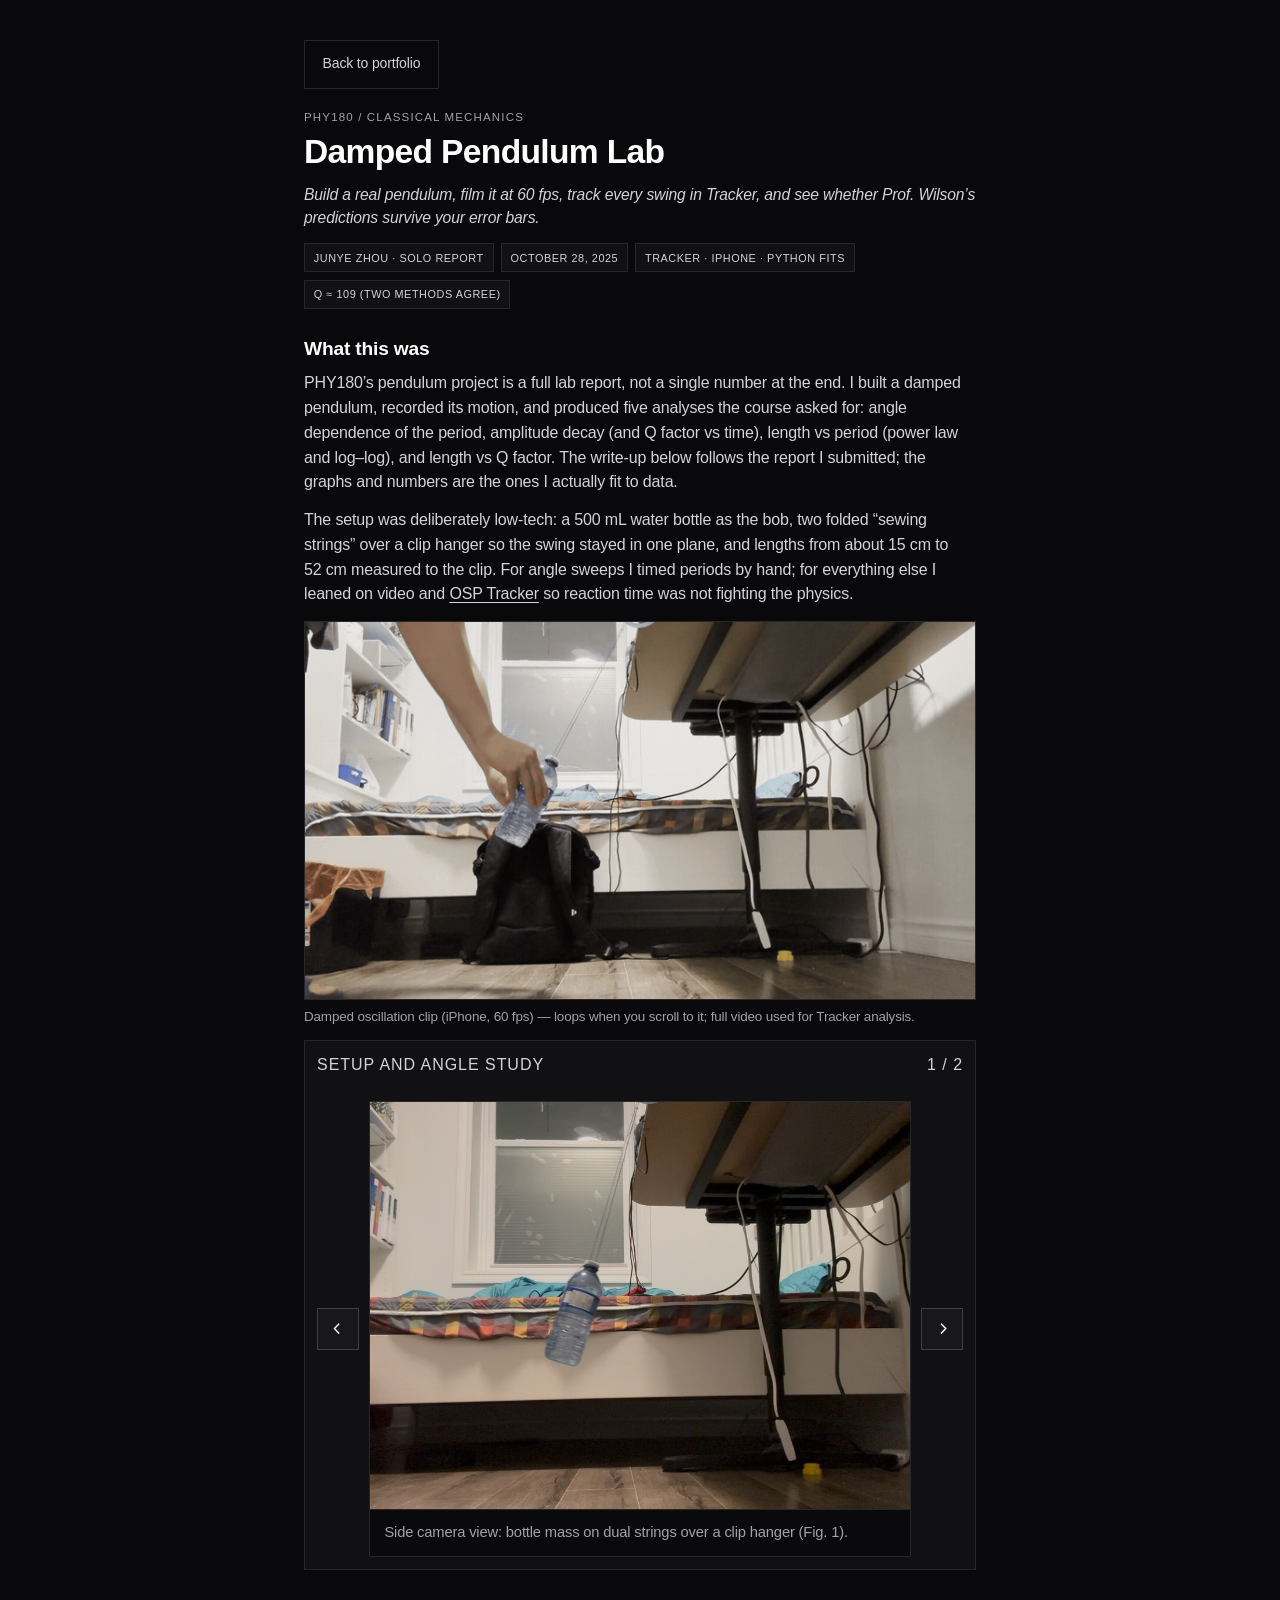
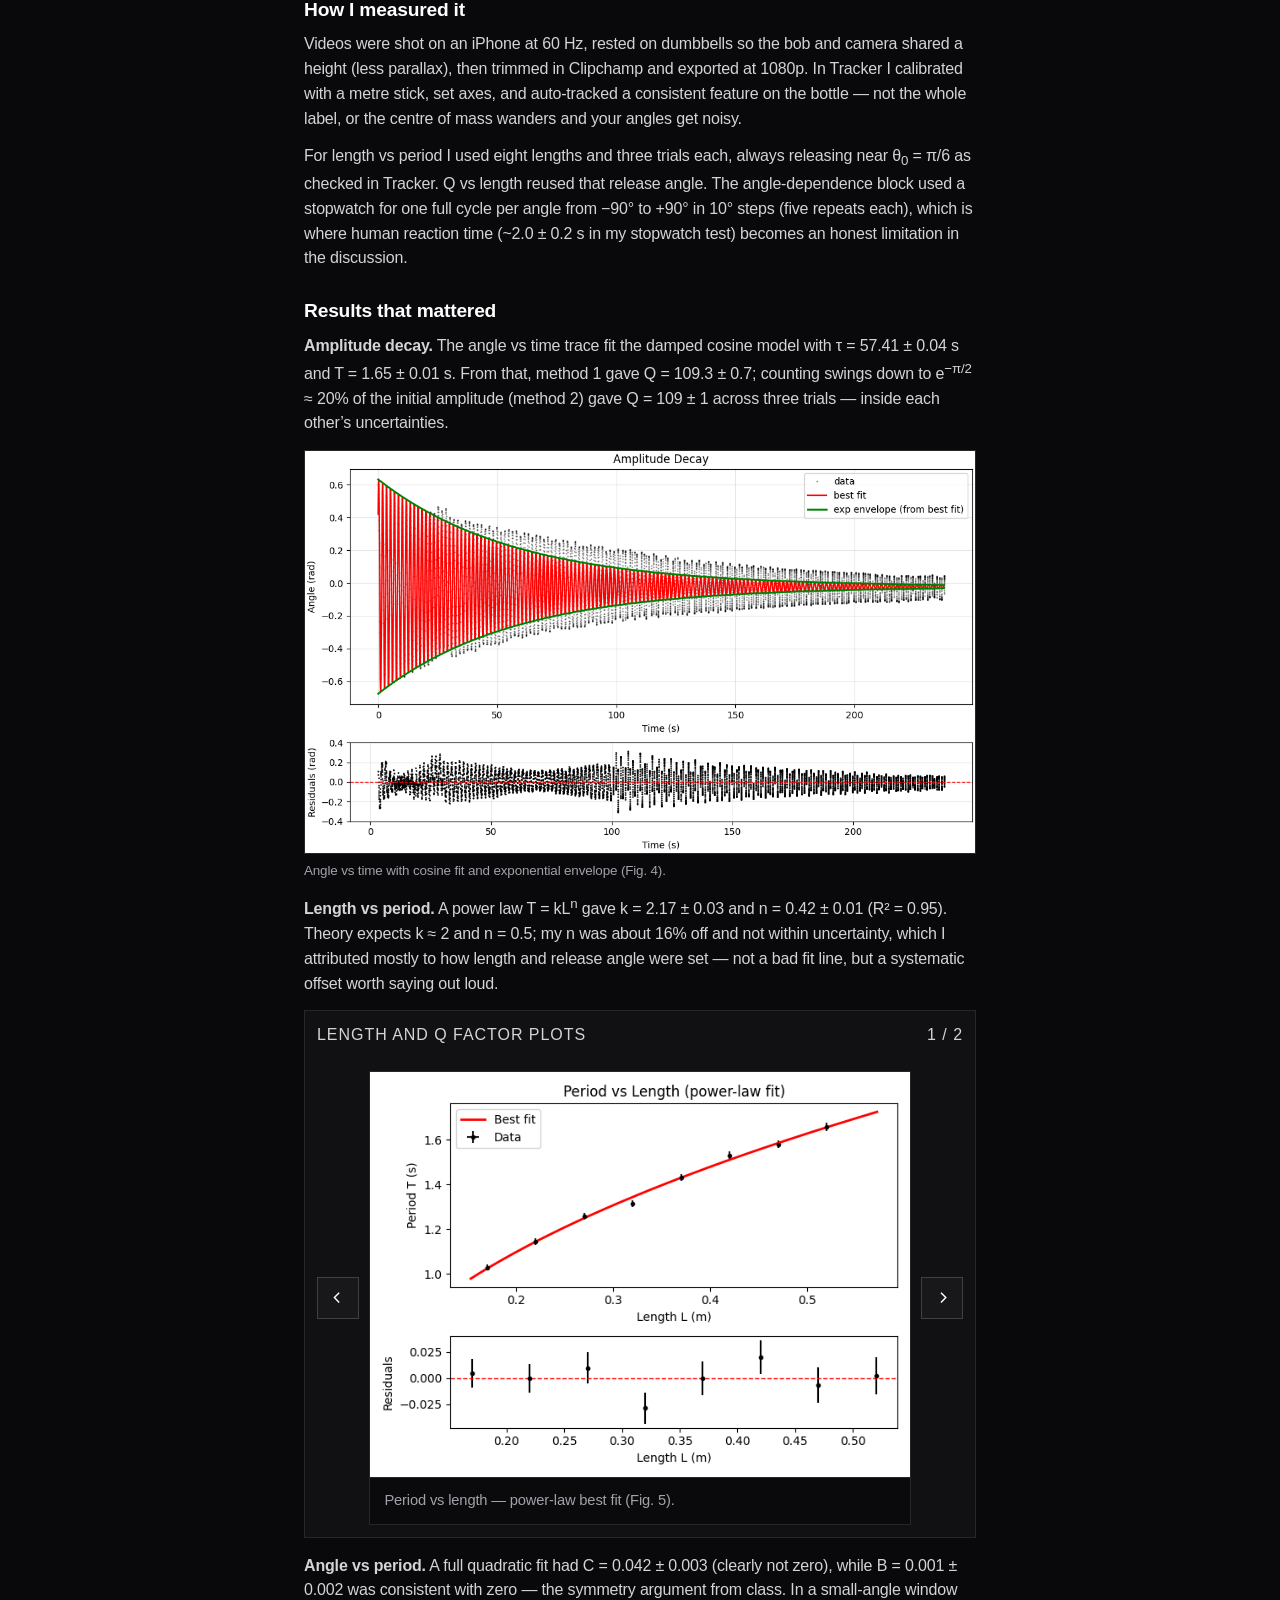
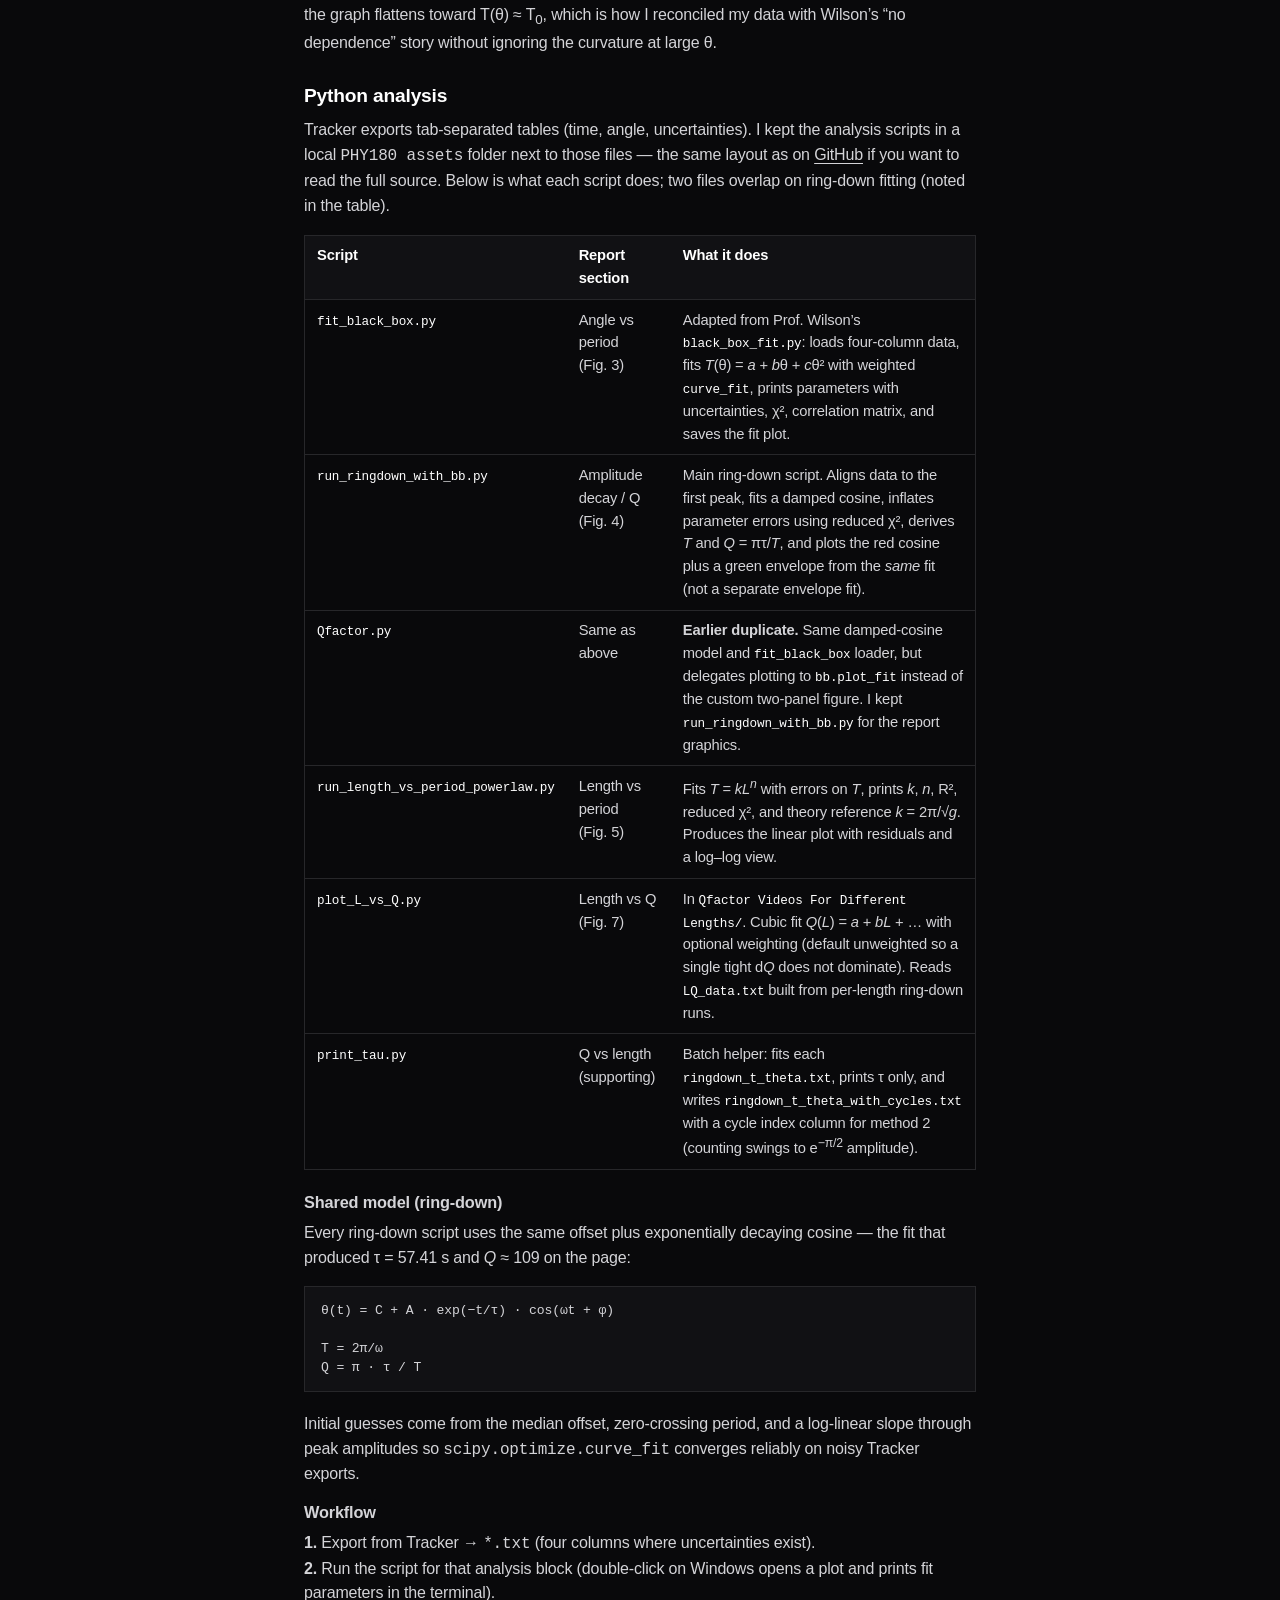
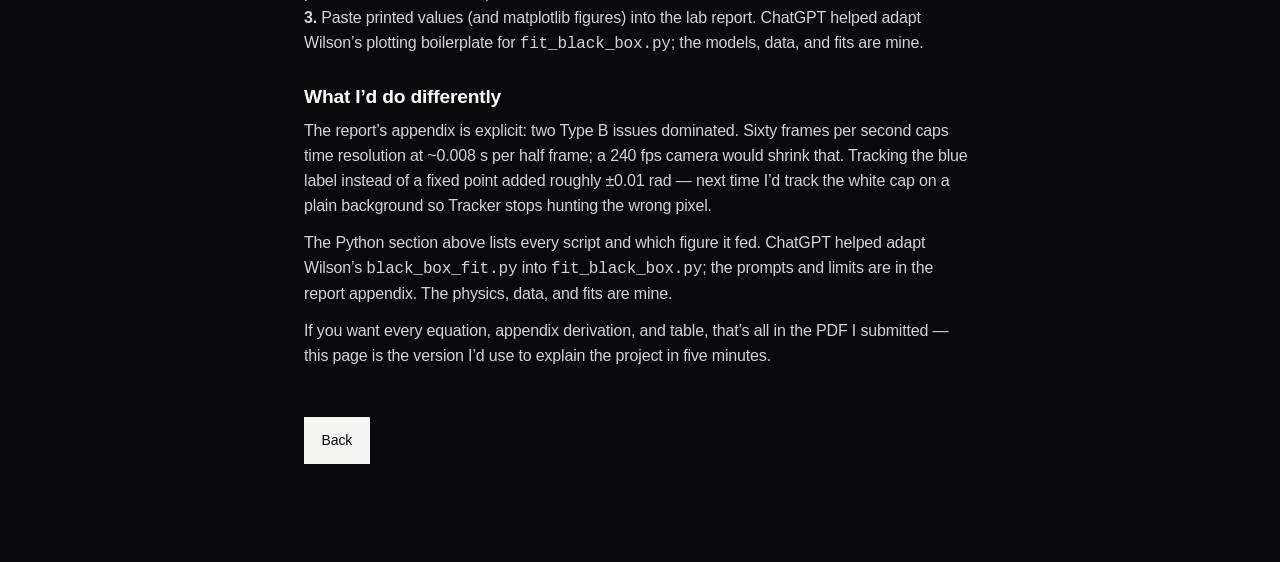
==== phy180-pendulum.html @ e09009e8 "deploy: 7b8d27f592108ef246b435c63d266c7364cd549a" ====
<!DOCTYPE html>
<html lang="en">
  <head>
    <meta charset="UTF-8" />
    <meta
      name="description"
      content="PHY180 damped pendulum lab: video tracking in Tracker, five graphs, and uncertainty analysis by Junye Zhou."
    />
    <meta name="viewport" content="width=device-width, initial-scale=1.0" />
    <link rel="icon" href="favicon.svg" type="image/svg+xml" />
    <link rel="icon" href="favicon-512.png" type="image/png" sizes="512x512" />
    <link rel="apple-touch-icon" href="apple-touch-icon.png" />
    <meta name="theme-color" content="#09090b" />
    <title>PHY180 Damped Pendulum | Junye</title>
    <link rel="stylesheet" href="styles.css" />
  </head>
  <body>
    <main class="project-page portfolio-page">
      <header class="portfolio-hero">
        <a class="back-link back-link-ghost" href="index.html">Back to portfolio</a>

        <p class="project-kicker">PHY180 / Classical Mechanics</p>
        <h1 class="project-page-title">Damped Pendulum Lab</h1>

        <p class="project-caption">
          <i>
            Build a real pendulum, film it at 60&nbsp;fps, track every swing in
            Tracker, and see whether Prof.&nbsp;Wilson’s predictions survive your
            error bars.
          </i>
        </p>

        <div class="project-facts">
          <span class="fact-pill">Junye Zhou · solo report</span>
          <span class="fact-pill">October 28, 2025</span>
          <span class="fact-pill">Tracker · iPhone · Python fits</span>
          <span class="fact-pill">Q ≈ 109 (two methods agree)</span>
        </div>
      </header>

      <section class="project-copy" id="overview">
        <h2 class="project-section-title">What this was</h2>

        <p>
          PHY180’s pendulum project is a full lab report, not a single number at
          the end. I built a damped pendulum, recorded its motion, and produced
          five analyses the course asked for: angle dependence of the period,
          amplitude decay (and Q factor vs time), length vs period (power law and
          log–log), and length vs Q factor. The write-up below follows the report I
          submitted; the graphs and numbers are the ones I actually fit to data.
        </p>

        <p>
          The setup was deliberately low-tech: a 500&nbsp;mL water bottle as the
          bob, two folded “sewing strings” over a clip hanger so the swing stayed
          in one plane, and lengths from about 15&nbsp;cm to 52&nbsp;cm measured
          to the clip. For angle sweeps I timed periods by hand; for everything
          else I leaned on video and
          <a href="https://physlets.org/tracker/" target="_blank" rel="noreferrer">OSP Tracker</a>
          so reaction time was not fighting the physics.
        </p>

        <figure class="portfolio-figure video-figure">
          <div class="video-wrapper gif-wrapper">
            <img
              class="scroll-gif"
              src="assets/phy180-pendulum/pendulum-demo-poster.jpg"
              data-gif="assets/phy180-pendulum/pendulum-demo.gif"
              data-poster="assets/phy180-pendulum/pendulum-demo-poster.jpg"
              alt="Damped pendulum oscillating"
              width="720"
              height="405"
              loading="lazy"
            />
          </div>
          <figcaption>
            Damped oscillation clip (iPhone, 60&nbsp;fps) — loops when you scroll
            to it; full video used for Tracker analysis.
          </figcaption>
        </figure>

        <div
          class="figure-grid two-up"
          data-gallery-label="Setup and angle study"
        >
          <figure class="portfolio-figure">
            <img
              src="assets/phy180-pendulum/report-p2-img1.jpeg"
              alt="Side view of the pendulum setup with plastic bottle mass"
              loading="lazy"
            />
            <figcaption>
              Side camera view: bottle mass on dual strings over a clip hanger
              (Fig.&nbsp;1).
            </figcaption>
          </figure>

          <figure class="portfolio-figure">
            <img
              src="assets/phy180-pendulum/report-p3-img2.png"
              alt="Period versus initial release angle with quadratic fit"
              loading="lazy"
            />
            <figcaption>
              Period vs release angle — quadratic fit with
              T<sub>0</sub> = 1.523 ± 0.004&nbsp;s (Fig.&nbsp;3).
            </figcaption>
          </figure>
        </div>
      </section>

      <section class="project-copy" id="method">
        <h2 class="project-section-title">How I measured it</h2>

        <p>
          Videos were shot on an iPhone at 60&nbsp;Hz, rested on dumbbells so the
          bob and camera shared a height (less parallax), then trimmed in
          Clipchamp and exported at 1080p. In Tracker I calibrated with a metre
          stick, set axes, and auto-tracked a consistent feature on the bottle —
          not the whole label, or the centre of mass wanders and your angles get
          noisy.
        </p>

        <p>
          For length vs period I used eight lengths and three trials each, always
          releasing near θ<sub>0</sub> = π/6 as checked in Tracker. Q vs length
          reused that release angle. The angle-dependence block used a stopwatch
          for one full cycle per angle from −90° to +90° in 10° steps (five
          repeats each), which is where human reaction time (~2.0 ± 0.2&nbsp;s in
          my stopwatch test) becomes an honest limitation in the discussion.
        </p>
      </section>

      <section class="project-copy" id="results">
        <h2 class="project-section-title">Results that mattered</h2>

        <p>
          <strong>Amplitude decay.</strong> The angle vs time trace fit the damped
          cosine model with τ = 57.41 ± 0.04&nbsp;s and T = 1.65 ± 0.01&nbsp;s.
          From that, method&nbsp;1 gave Q = 109.3 ± 0.7; counting swings down to
          e<sup>−π/2</sup> ≈ 20% of the initial amplitude (method&nbsp;2) gave
          Q = 109 ± 1 across three trials — inside each other’s uncertainties.
        </p>

        <figure class="portfolio-figure">
          <img
            src="assets/phy180-pendulum/report-p4-img1.png"
            alt="Angle versus time with damped cosine fit and exponential envelope"
            loading="lazy"
          />
          <figcaption>
            Angle vs time with cosine fit and exponential envelope (Fig.&nbsp;4).
          </figcaption>
        </figure>

        <p>
          <strong>Length vs period.</strong> A power law T = kL<sup>n</sup> gave
          k = 2.17 ± 0.03 and n = 0.42 ± 0.01 (R² = 0.95). Theory expects
          k ≈ 2 and n = 0.5; my n was about 16% off and not within uncertainty,
          which I attributed mostly to how length and release angle were set — not
          a bad fit line, but a systematic offset worth saying out loud.
        </p>

        <div
          class="figure-grid two-up"
          data-gallery-label="Length and Q factor plots"
        >
          <figure class="portfolio-figure">
            <img
              src="assets/phy180-pendulum/report-p5-img1.png"
              alt="Period versus length power-law fit"
              loading="lazy"
            />
            <figcaption>
              Period vs length — power-law best fit (Fig.&nbsp;5).
            </figcaption>
          </figure>

          <figure class="portfolio-figure">
            <img
              src="assets/phy180-pendulum/report-p6-img1.png"
              alt="Q factor versus length with cubic fit"
              loading="lazy"
            />
            <figcaption>
              Q vs length — cubic fit, R² = 0.87 (Fig.&nbsp;7). Wilson had no
              fixed prediction here; the curve still looked real for this setup.
            </figcaption>
          </figure>
        </div>

        <p>
          <strong>Angle vs period.</strong> A full quadratic fit had
          C = 0.042 ± 0.003 (clearly not zero), while B = 0.001 ± 0.002 was
          consistent with zero — the symmetry argument from class. In a small-angle
          window the graph flattens toward T(θ) ≈ T<sub>0</sub>, which is how I
          reconciled my data with Wilson’s “no dependence” story without ignoring
          the curvature at large θ.
        </p>
      </section>

      <section class="project-copy" id="python">
        <h2 class="project-section-title">Python analysis</h2>

        <p>
          Tracker exports tab-separated tables (time, angle, uncertainties). I
          kept the analysis scripts in a local
          <code>PHY180 assets</code> folder next to those files — the same layout
          as on
          <a
            href="https://github.com/MoonlitJadeRabbit/MoonlitJadeRabbit.github.io/tree/main/PHY180%20assets"
            target="_blank"
            rel="noreferrer"
            >GitHub</a
          >
          if you want to read the full source. Below is what each script does; two
          files overlap on ring-down fitting (noted in the table).
        </p>

        <div class="script-table-wrap">
          <table class="script-table">
            <thead>
              <tr>
                <th scope="col">Script</th>
                <th scope="col">Report section</th>
                <th scope="col">What it does</th>
              </tr>
            </thead>
            <tbody>
              <tr>
                <td><code>fit_black_box.py</code></td>
                <td>Angle vs period (Fig.&nbsp;3)</td>
                <td>
                  Adapted from Prof.&nbsp;Wilson’s
                  <code>black_box_fit.py</code>: loads four-column data, fits
                  <em>T</em>(θ) = <em>a</em> + <em>b</em>θ + <em>c</em>θ² with
                  weighted <code>curve_fit</code>, prints parameters with
                  uncertainties, χ², correlation matrix, and saves the fit plot.
                </td>
              </tr>
              <tr>
                <td><code>run_ringdown_with_bb.py</code></td>
                <td>Amplitude decay / Q (Fig.&nbsp;4)</td>
                <td>
                  Main ring-down script. Aligns data to the first peak, fits a
                  damped cosine, inflates parameter errors using reduced χ²,
                  derives <em>T</em> and <em>Q</em> = πτ/<em>T</em>, and plots the
                  red cosine plus a green envelope from the <em>same</em> fit
                  (not a separate envelope fit).
                </td>
              </tr>
              <tr>
                <td><code>Qfactor.py</code></td>
                <td>Same as above</td>
                <td>
                  <strong>Earlier duplicate.</strong> Same damped-cosine model and
                  <code>fit_black_box</code> loader, but delegates plotting to
                  <code>bb.plot_fit</code> instead of the custom two-panel figure.
                  I kept <code>run_ringdown_with_bb.py</code> for the report
                  graphics.
                </td>
              </tr>
              <tr>
                <td><code>run_length_vs_period_powerlaw.py</code></td>
                <td>Length vs period (Fig.&nbsp;5)</td>
                <td>
                  Fits <em>T</em> = <em>kL<sup>n</sup></em> with errors on
                  <em>T</em>, prints <em>k</em>, <em>n</em>, R², reduced χ², and
                  theory reference <em>k</em> = 2π/√<em>g</em>. Produces the
                  linear plot with residuals and a log–log view.
                </td>
              </tr>
              <tr>
                <td><code>plot_L_vs_Q.py</code></td>
                <td>Length vs Q (Fig.&nbsp;7)</td>
                <td>
                  In <code>Qfactor Videos For Different Lengths/</code>. Cubic
                  fit <em>Q</em>(<em>L</em>) = <em>a</em> + <em>bL</em> + … with
                  optional weighting (default unweighted so a single tight d<em>Q</em>
                  does not dominate). Reads <code>LQ_data.txt</code> built from
                  per-length ring-down runs.
                </td>
              </tr>
              <tr>
                <td><code>print_tau.py</code></td>
                <td>Q vs length (supporting)</td>
                <td>
                  Batch helper: fits each <code>ringdown_t_theta.txt</code>,
                  prints τ only, and writes
                  <code>ringdown_t_theta_with_cycles.txt</code> with a cycle index
                  column for method&nbsp;2 (counting swings to
                  e<sup>−π/2</sup> amplitude).
                </td>
              </tr>
            </tbody>
          </table>
        </div>

        <h3 class="project-subsection-title">Shared model (ring-down)</h3>

        <p>
          Every ring-down script uses the same offset plus exponentially decaying
          cosine — the fit that produced τ = 57.41&nbsp;s and
          <em>Q</em> ≈ 109 on the page:
        </p>

        <div class="code-snippet">
          <pre>θ(t) = C + A · exp(−t/τ) · cos(ωt + φ)

T = 2π/ω
Q = π · τ / T</pre>
        </div>

        <p>
          Initial guesses come from the median offset, zero-crossing period, and
          a log-linear slope through peak amplitudes so
          <code>scipy.optimize.curve_fit</code> converges reliably on noisy
          Tracker exports.
        </p>

        <h3 class="project-subsection-title">Workflow</h3>

        <p>
          <strong>1.</strong> Export from Tracker → <code>*.txt</code> (four
          columns where uncertainties exist).<br />
          <strong>2.</strong> Run the script for that analysis block (double-click
          on Windows opens a plot and prints fit parameters in the terminal).<br />
          <strong>3.</strong> Paste printed values (and matplotlib figures) into
          the lab report. ChatGPT helped adapt Wilson’s plotting boilerplate for
          <code>fit_black_box.py</code>; the models, data, and fits are mine.
        </p>
      </section>

      <section class="project-copy" id="takeaways">
        <h2 class="project-section-title">What I’d do differently</h2>

        <p>
          The report’s appendix is explicit: two Type&nbsp;B issues dominated.
          Sixty frames per second caps time resolution at ~0.008&nbsp;s per half
          frame; a 240&nbsp;fps camera would shrink that. Tracking the blue label
          instead of a fixed point added roughly ±0.01&nbsp;rad — next time I’d
          track the white cap on a plain background so Tracker stops hunting the
          wrong pixel.
        </p>

        <p>
          The Python section above lists every script and which figure it fed.
          ChatGPT helped adapt Wilson’s <code>black_box_fit.py</code> into
          <code>fit_black_box.py</code>; the prompts and limits are in the report
          appendix. The physics, data, and fits are mine.
        </p>

        <p>
          If you want every equation, appendix derivation, and table, that’s all
          in the PDF I submitted — this page is the version I’d use to explain the
          project in five minutes.
        </p>
      </section>

      <a class="back-link" href="index.html">Back</a>
    </main>

    <script src="reference-gallery.js"></script>
    <script src="image-lightbox.js"></script>
    <script src="scroll-gif.js"></script>
  </body>
</html>
---- styles.css ----
@font-face {
  /* Custom bold display font used for headings, similar to the reference site */
  font-family: "IndustryBlack";
  src: url("IndustryBold.otf") format("opentype");
  font-display: swap;
}

:root {
  /* Main color variables used across the page */
  --bg: #09090b;
  --panel: #111114;
  --panel-hover: #18181b;
  --line: #27272a;
  --line-strong: #3f3f46;
  --text: #ffffff;
  --muted: #a1a1aa;
  --soft: #d4d4d8;
  --button-light: #f5f5f4;
  --button-light-hover: #e7e5e4;
}

* {
  box-sizing: border-box;
}

html {
  /* Enables smooth scrolling when clicking anchor links */
  scroll-behavior: smooth;
}

body {
  /* Global page styles */
  margin: 0;
  background: var(--bg);
  color: var(--text);
  font-family: Arial, Helvetica, sans-serif;
  line-height: 1.6;
}

a {
  color: inherit;
  text-decoration: none;
}

button,
input,
textarea {
  font: inherit;
}

.container {
  /* Keeps the site centered and limits the maximum content width */
  width: 1100px;
  max-width: 100%;
  margin: 0 auto;
  padding: 0.75rem;
}

.hero {
  /* Spacing below the introduction section */
  margin-bottom: 4rem;
}

.heading-container {
  /* Two-column layout: identity on the left, social icons on the right */
  display: grid;
  grid-template-columns: 1fr 1fr;
  gap: 1rem;
  align-items: center;
}

.identity {
  /* Aligns the profile image and the name text */
  display: inline-flex;
  align-items: center;
  gap: 1rem;
  width: fit-content;
}

.avatar-image {
  /* Profile picture beside the name */
  width: 3rem;
  height: 3rem;
  border: 1px solid #27272a;
  object-fit: cover;
}

.identity-copy h1 {
  margin: 0;
  font-size: 1.25rem;
  font-weight: 600;
}

.identity-copy p {
  margin: 0;
  color: var(--muted);
  font-size: 1rem;
}

.tagline {
  /* Short line directly under the top identity row */
  margin: 1.4rem 0 0;
  color: var(--muted);
  font-size: 1.15rem;
  font-weight: 300;
}

.intro-copy {
  /* Paragraph text used in the intro section */
  max-width: 70rem;
  margin: 1rem 0 0;
  color: var(--muted);
  font-size: 1rem;
}

.intro-copy a,
.intro-credit a,
.underline-text {
  color: var(--soft);
  text-decoration: underline;
  text-underline-offset: 3px;
}

.intro-credit {
  max-width: 70rem;
  margin: 1.25rem 0 0;
  color: var(--muted);
  font-size: 0.9rem;
}

.intro-credit a:hover {
  color: var(--text);
}

.social-links {
  /* Holds the social icon buttons in a row */
  display: flex;
  justify-content: flex-end;
  flex-wrap: wrap;
  gap: 0.75rem;
}

.social-link {
  /* Single social button styled to match your screenshot */
  display: inline-flex;
  align-items: center;
  justify-content: center;
  width: 3rem;
  height: 3rem;
  background: #18181b;
  border: 1px solid #232326;
  border-radius: 0.85rem;
  box-shadow: inset 0 1px 0 rgba(255, 255, 255, 0.02);
  transition:
    transform 180ms ease,
    background-color 180ms ease,
    border-color 180ms ease;
}

.social-link:hover {
  transform: translateY(-1px);
  background: #1f1f23;
  border-color: #2c2c31;
}

.social-link svg {
  /* Makes all social icons the same size and color */
  width: 1.2rem;
  height: 1.2rem;
  fill: none;
  stroke: currentColor;
  stroke-width: 1.25;
  color: #e5e7eb;
  transition: transform 180ms ease;
}

.social-link:hover svg {
  transform: scale(1.08);
}

.sr-only {
  position: absolute;
  width: 1px;
  height: 1px;
  padding: 0;
  margin: -1px;
  overflow: hidden;
  clip: rect(0, 0, 0, 0);
  white-space: nowrap;
  border: 0;
}

.category,
.contact-section {
  /* Shared spacing for each large section */
  margin-bottom: 2.2rem;
}

.section-title,
.project-title,
.submit-button {
  /* Bold display font for major headings and buttons */
  font-family: "IndustryBlack", sans-serif;
}

.section-title {
  margin: 0 0 1rem;
  font-size: clamp(1.95rem, 3vw, 2.5rem);
  font-weight: 700;
  letter-spacing: 0.01em;
}

.projects-grid {
  /* Default 3-column project layout */
  display: grid;
  grid-template-columns: repeat(3, minmax(0, 1fr));
  gap: 1rem;
}

.projects-grid-two {
  /* Used for the final section that only has 2 cards */
  grid-template-columns: repeat(2, minmax(0, 1fr));
}

.project-card {
  /* Outer card shell for each project */
  border: 2px solid #18181b;
  background: var(--bg);
}

.card-image-wrapper {
  /* Image container so the placeholder art stays clipped correctly */
  position: relative;
  width: 100%;
  overflow: hidden;
}

.project-image {
  /* Visual thumbnail area at the top of each project card */
  position: relative;
  display: flex;
  align-items: flex-end;
  width: 100%;
  min-height: 230px;
  padding: 1rem;
  border-bottom: 1px solid #000000;
  overflow: hidden;
}

.project-image::before {
  content: "";
  position: absolute;
  inset: 0;
  background:
    linear-gradient(180deg, rgba(255, 255, 255, 0.08), transparent 45%),
    repeating-linear-gradient(
      90deg,
      rgba(255, 255, 255, 0.03) 0,
      rgba(255, 255, 255, 0.03) 1px,
      transparent 1px,
      transparent 42px
    );
  mix-blend-mode: screen;
}

.project-image::after {
  content: "";
  position: absolute;
  inset: auto 0 0;
  height: 55%;
  background: linear-gradient(180deg, transparent, rgba(0, 0, 0, 0.66));
}

.thumb-label {
  /* Small label shown on each placeholder thumbnail */
  position: relative;
  z-index: 1;
  display: inline-flex;
  align-items: center;
  min-height: 2rem;
  padding: 0.35rem 0.75rem;
  border: 1px solid rgba(255, 255, 255, 0.16);
  background: rgba(0, 0, 0, 0.5);
  color: var(--text);
  font-size: 0.76rem;
  letter-spacing: 0.1em;
  text-transform: uppercase;
}

.project-image-has-photo {
  padding: 0;
  min-height: 230px;
}

.project-image-has-photo::before {
  z-index: 1;
  background: linear-gradient(
    180deg,
    rgba(255, 255, 255, 0.05),
    transparent 52%
  );
  mix-blend-mode: screen;
}

.project-image-has-photo::after {
  height: 48%;
  background: linear-gradient(180deg, transparent, rgba(0, 0, 0, 0.47));
}

.project-image-has-photo img {
  position: absolute;
  inset: 0;
  width: 100%;
  height: 100%;
  object-fit: cover;
  object-position: center;
  filter: brightness(1.08) contrast(1.02) saturate(1.04);
}

.project-image:not(.project-image-has-photo)::before {
  background:
    linear-gradient(180deg, rgba(255, 255, 255, 0.1), transparent 52%),
    repeating-linear-gradient(
      90deg,
      rgba(255, 255, 255, 0.04) 0,
      rgba(255, 255, 255, 0.04) 1px,
      transparent 1px,
      transparent 42px
    );
}

.project-image:not(.project-image-has-photo)::after {
  height: 48%;
  background: linear-gradient(180deg, transparent, rgba(0, 0, 0, 0.5));
}

.project-image-has-photo .thumb-label {
  margin: 1rem;
}

.thumb-02 {
  background:
    radial-gradient(circle at 78% 26%, rgba(244, 114, 182, 0.35), transparent 30%),
    linear-gradient(135deg, #1f1235, #0f172a 42%, #111827);
}

.thumb-03 {
  background:
    radial-gradient(circle at 50% 30%, rgba(56, 189, 248, 0.35), transparent 28%),
    linear-gradient(135deg, #0f172a, #10233c 40%, #111827);
}

.thumb-04 {
  background:
    radial-gradient(circle at 18% 72%, rgba(163, 230, 53, 0.25), transparent 28%),
    linear-gradient(135deg, #14231a, #0b1220 44%, #0b1120);
}

.thumb-05 {
  background:
    radial-gradient(circle at 80% 18%, rgba(251, 146, 60, 0.3), transparent 30%),
    linear-gradient(135deg, #231815, #111827 48%, #09090b);
}

.thumb-06 {
  background:
    radial-gradient(circle at 28% 25%, rgba(192, 132, 252, 0.32), transparent 28%),
    linear-gradient(135deg, #1e1b4b, #111827 45%, #09090b);
}

.thumb-07 {
  background:
    radial-gradient(circle at 78% 74%, rgba(251, 113, 133, 0.28), transparent 30%),
    linear-gradient(135deg, #2a1420, #0f172a 45%, #09090b);
}

.thumb-08 {
  background:
    radial-gradient(circle at 50% 50%, rgba(96, 165, 250, 0.36), transparent 28%),
    linear-gradient(135deg, #152a3f, #182030 42%, #121216);
}

.thumb-09 {
  background:
    radial-gradient(circle at 22% 18%, rgba(45, 212, 191, 0.36), transparent 33%),
    linear-gradient(135deg, #152b2b, #182030 45%, #121216);
}

.thumb-10 {
  background:
    radial-gradient(circle at 84% 28%, rgba(248, 250, 252, 0.2), transparent 24%),
    linear-gradient(135deg, #232323, #111827 48%, #09090b);
}

.thumb-11 {
  background:
    radial-gradient(circle at 15% 20%, rgba(234, 179, 8, 0.26), transparent 28%),
    linear-gradient(135deg, #20170d, #111827 46%, #09090b);
}

.project-body {
  /* Text area below each thumbnail */
  padding: 1.25rem;
}

.project-title {
  margin: 0;
  color: var(--text);
  font-size: 1.6rem;
  font-weight: 700;
  line-height: 1.2;
  text-decoration: underline;
  text-underline-offset: 3px;
}

.project-title-static {
  text-decoration: none;
}

.project-subtitle {
  margin: 0.35rem 0 0;
  color: var(--soft);
  font-size: 0.92rem;
  letter-spacing: 0.04em;
}

.project-body > p:not(.project-subtitle) {
  margin: 1rem 0 0;
  color: var(--muted);
}

.read-more {
  /* Button-style link used at the bottom of each project card */
  display: inline-flex;
  align-items: center;
  gap: 0.55rem;
  margin-top: 1.35rem;
  padding: 0.72rem 1rem;
  background: #27272a;
  border: 1px solid var(--line-strong);
  color: var(--text);
  font-size: 0.88rem;
}

.read-more:hover {
  background: #3f3f46;
}

.read-more svg {
  width: 0.9rem;
  height: 0.9rem;
  fill: none;
  stroke: currentColor;
  stroke-width: 1.7;
}

.detail-block + .detail-block {
  margin-top: 1rem;
}

.detail-block h4 {
  margin: 0 0 0.35rem;
  color: var(--soft);
  font-size: 0.95rem;
  font-weight: 700;
}

.project-page {
  width: 860px;
  max-width: 100%;
  margin: 0 auto;
  padding: 1rem;
}

.project-page-title {
  margin: 0 0 1.5rem;
  color: var(--text);
  font-family: "IndustryBlack", sans-serif;
  font-size: clamp(2.1rem, 4vw, 3rem);
  line-height: 1.15;
}

.project-page-title span {
  color: var(--soft);
}

.project-hero-card {
  min-height: 360px;
  border: 1px solid #000000;
  background:
    radial-gradient(circle at 18% 20%, rgba(250, 204, 21, 0.18), transparent 24%),
    radial-gradient(circle at 78% 28%, rgba(96, 165, 250, 0.16), transparent 26%),
    linear-gradient(135deg, #141a24, #0d121a 46%, #09090b);
  overflow: hidden;
}

.project-hero-art {
  position: relative;
  width: 100%;
  min-height: 360px;
}

.project-hero-art::before {
  content: "";
  position: absolute;
  left: 10%;
  right: 10%;
  bottom: 25%;
  height: 4px;
  background: rgba(255, 255, 255, 0.7);
  box-shadow:
    0 -54px 0 -1px rgba(255, 255, 255, 0.28),
    0 -108px 0 -2px rgba(255, 255, 255, 0.16);
}

.project-hero-art::after {
  content: "";
  position: absolute;
  left: 16%;
  right: 16%;
  top: 23%;
  bottom: 25%;
  background:
    linear-gradient(62deg, transparent 0 47%, rgba(255, 255, 255, 0.34) 47% 49%, transparent 49%),
    linear-gradient(118deg, transparent 0 47%, rgba(255, 255, 255, 0.22) 47% 49%, transparent 49%),
    repeating-linear-gradient(
      90deg,
      transparent 0 10%,
      rgba(255, 255, 255, 0.14) 10% 11%,
      transparent 11% 22%
    );
}

.project-caption {
  margin: 0.75rem 0 1.5rem;
  color: var(--text);
}

.project-caption i {
  color: var(--soft);
}

.project-copy {
  color: var(--text);
  margin-bottom: 3rem;
}

.project-copy p {
  margin: 0 0 1rem;
  color: var(--text);
}

.project-copy a {
  color: var(--soft);
  text-decoration: underline;
  text-underline-offset: 3px;
}

.project-section-title {
  margin: 0 0 1rem;
  color: var(--text);
  font-family: "IndustryBlack", sans-serif;
  font-size: clamp(1.8rem, 3vw, 2.2rem);
}

.project-subsection-title {
  margin: 0 0 0.35rem;
  color: var(--soft);
  font-family: "IndustryBlack", sans-serif;
  font-size: 1.15rem;
}

.script-table-wrap {
  overflow-x: auto;
  margin: 1rem 0 1.25rem;
  border: 1px solid var(--line);
}

.script-table {
  width: 100%;
  border-collapse: collapse;
  font-size: 0.92rem;
}

.script-table th,
.script-table td {
  padding: 0.55rem 0.75rem;
  text-align: left;
  border-bottom: 1px solid var(--line);
  vertical-align: top;
}

.script-table th {
  color: var(--text);
  background: var(--panel);
  font-weight: 600;
}

.script-table td {
  color: var(--soft);
}

.script-table tr:last-child td {
  border-bottom: none;
}

.script-table code {
  font-size: 0.86em;
  color: var(--text);
}

.code-snippet {
  margin: 1rem 0 1.25rem;
  padding: 0.85rem 1rem;
  border: 1px solid var(--line);
  background: var(--panel);
  overflow-x: auto;
}

.code-snippet pre {
  margin: 0;
  font-family: Consolas, "Courier New", monospace;
  font-size: 0.82rem;
  line-height: 1.45;
  color: var(--soft);
  white-space: pre;
}

.process-grid {
  display: grid;
  gap: 1rem;
  margin-top: 1.5rem;
}

.process-card {
  padding: 1rem 1.1rem;
  border: 1px solid var(--line);
  background: #111114;
}

.back-link {
  display: inline-flex;
  align-items: center;
  justify-content: center;
  margin: 1.5rem 0 2rem;
  padding: 0.78rem 1.1rem;
  background: var(--button-light);
  color: #09090b;
  font-family: "IndustryBlack", sans-serif;
  font-size: 0.92rem;
}

.back-link:hover {
  background: var(--button-light-hover);
}

.contact-wrap {
  /* Centers and narrows the contact section */
  max-width: 48rem;
  margin: 0 auto;
  padding: 2rem 0;
}

.contact-title {
  margin-bottom: 0.5rem;
}

.contact-lead {
  margin: 0 0 0.25rem;
  color: var(--muted);
  font-size: 0.95rem;
  line-height: 1.6;
}

.contact-lead a {
  color: var(--soft);
  text-decoration: underline;
  text-underline-offset: 0.15em;
}

.contact-lead a:hover {
  color: var(--text);
}

.form-honey {
  display: none !important;
}

.contact-form {
  /* Extra spacing above the contact form fields */
  padding: 1.25rem 0 0;
}

.form-field + .form-field {
  margin-top: 1.75rem;
}

.form-field label {
  display: block;
  margin-bottom: 0.5rem;
  color: var(--soft);
  font-size: 0.92rem;
}

.form-field input,
.form-field textarea {
  /* Shared input styles for email + message fields */
  width: 100%;
  padding: 0.8rem;
  border: 1px solid var(--line);
  background: #111111;
  color: var(--text);
  outline: none;
}

.form-field input::placeholder,
.form-field textarea::placeholder {
  color: #71717a;
}

.form-field input:focus,
.form-field textarea:focus {
  border-color: #52525b;
}

.submit-button {
  /* Main form button */
  margin-top: 1.75rem;
  padding: 0.78rem 1.1rem;
  border: 0;
  background: var(--button-light);
  color: #09090b;
  font-size: 0.92rem;
  cursor: pointer;
}

.submit-button:hover {
  background: var(--button-light-hover);
}

.submit-button:disabled {
  opacity: 0.7;
  cursor: wait;
}

.contact-actions {
  display: flex;
  flex-wrap: wrap;
  align-items: center;
  gap: 1rem 1.25rem;
  margin-top: 1.75rem;
}

.contact-actions .submit-button {
  margin-top: 0;
}

.contact-mailto-link {
  color: var(--soft);
  font-size: 0.92rem;
  text-decoration: underline;
  text-underline-offset: 0.15em;
}

.contact-mailto-link:hover {
  color: var(--text);
}

.form-status {
  min-height: 1.5rem;
  margin: 0.8rem 0 0;
  color: var(--muted);
}

.form-status.is-sending {
  color: var(--soft);
}

.form-status.is-success {
  color: #86efac;
  font-weight: 600;
}

.form-status.is-error {
  color: #fca5a5;
  font-weight: 600;
}

.footer-socials {
  /* Centers the second row of social icons at the bottom */
  display: flex;
  justify-content: center;
  margin-bottom: 4rem;
}

.footer-socials .social-links {
  justify-content: center;
}

@media (min-width: 768px) {
  .project-image {
    min-height: 200px;
  }
}

@media (max-width: 767px) {
  /* Mobile layout changes */
  .heading-container {
    grid-template-columns: 1fr;
  }

  .social-links {
    justify-content: flex-start;
  }

  .tagline {
    font-size: 1rem;
  }

  .projects-grid,
  .projects-grid-two {
    grid-template-columns: 1fr;
  }

  .project-hero-card,
  .project-hero-art {
    min-height: 250px;
  }
}

/* Long-form portfolio page styles */
.portfolio-page {
  width: 1100px;
  max-width: calc(100% - 1.5rem);
  padding: 1.25rem 0 4rem;
}

.portfolio-hero {
  margin-bottom: 2rem;
}

.project-kicker {
  margin: 0 0 0.5rem;
  color: var(--muted);
  font-size: 0.82rem;
  letter-spacing: 0.12em;
  text-transform: uppercase;
}

.project-facts {
  display: flex;
  flex-wrap: wrap;
  gap: 0.7rem;
  margin: 1.25rem 0 0;
}

.fact-pill {
  display: inline-flex;
  align-items: center;
  min-height: 2.4rem;
  padding: 0.45rem 0.8rem;
  border: 1px solid var(--line);
  background: #111114;
  color: var(--soft);
  font-size: 0.8rem;
  letter-spacing: 0.06em;
  text-transform: uppercase;
}

.portfolio-hero-grid {
  display: grid;
  grid-template-columns: 1.3fr 1fr;
  gap: 1rem;
  margin-top: 1.5rem;
}

.portfolio-hero-grid .portfolio-figure:first-child {
  grid-row: span 2;
}

.portfolio-figure {
  margin: 0;
  border: 1px solid var(--line);
  background: #111114;
  overflow: hidden;
  display: flex;
  flex-direction: column;
  height: 100%;
  transition: border-color 200ms ease;
}

.portfolio-figure:hover {
  border-color: var(--line-strong);
}

.video-figure {
  min-height: auto;
  height: auto;
}

.video-wrapper {
  position: relative;
  width: 100%;
  padding-bottom: 56.25%;
  height: 0;
  overflow: hidden;
  background: #0a0a0c;
}

.video-wrapper video {
  position: absolute;
  top: 0;
  left: 0;
  width: 100%;
  height: 100%;
  background: #000;
}

.video-figure:has(.gif-wrapper) {
  height: auto;
}

.video-wrapper.gif-wrapper {
  flex: 0 0 auto;
  padding-bottom: 0;
  height: auto;
  min-height: 0;
}

.gif-wrapper .scroll-gif,
.gif-wrapper video {
  position: static;
  display: block;
  width: 100%;
  height: auto;
  margin: 0;
  max-height: none;
  background: #0a0a0c;
}

.portfolio-figure-media {
  display: flex;
  align-items: center;
  justify-content: center;
  min-height: 200px;
  max-height: min(56vh, 480px);
  padding: 1rem;
  background: #0a0a0c;
}

.portfolio-figure img {
  display: block;
  width: auto;
  max-width: 100%;
  height: auto;
  max-height: min(52vh, 440px);
  margin: 0 auto;
  object-fit: contain;
  object-position: center;
  background: #0a0a0c;
  flex-shrink: 0;
  transition: transform 200ms ease;
}

.portfolio-figure:not(:has(.portfolio-figure-media)) img {
  margin: 1rem auto 0;
}

.portfolio-figure:hover img {
  transform: scale(1.01);
}

.portfolio-zoomable {
  cursor: zoom-in;
}

.portfolio-zoomable:focus-visible {
  outline: 2px solid var(--soft);
  outline-offset: 2px;
}

.image-lightbox {
  position: relative;
  width: min(96vw, 1400px);
  max-height: 92vh;
  margin: auto;
  padding: 0;
  border: 1px solid var(--line-strong);
  background: #09090b;
  color: var(--text);
  overflow: hidden;
}

.image-lightbox::backdrop {
  background: rgba(0, 0, 0, 0.88);
}

.image-lightbox-img {
  display: block;
  width: auto;
  max-width: 96vw;
  max-height: calc(92vh - 4rem);
  height: auto;
  margin: 0 auto;
  object-fit: contain;
  background: #0a0a0c;
}

.image-lightbox-caption {
  margin: 0;
  padding: 0.85rem 1rem 1rem;
  border-top: 1px solid var(--line);
  color: var(--muted);
  font-size: 0.92rem;
  line-height: 1.45;
}

.image-lightbox-close {
  position: absolute;
  top: 0.65rem;
  right: 0.65rem;
  z-index: 1;
  display: inline-flex;
  align-items: center;
  justify-content: center;
  width: 2.25rem;
  height: 2.25rem;
  padding: 0;
  border: 1px solid var(--line);
  background: rgba(17, 17, 20, 0.92);
  color: var(--text);
  font-size: 1.35rem;
  line-height: 1;
  cursor: pointer;
}

.image-lightbox-close:hover {
  background: #27272a;
}

body.lightbox-open {
  position: fixed;
  left: 0;
  right: 0;
  width: 100%;
  overflow: hidden;
}

.reference-gallery {
  margin: 1.5rem 0 2rem;
  padding: 1rem;
  border: 1px solid var(--line);
  background: #111114;
}

.reference-gallery:focus-visible {
  outline: 2px solid var(--soft);
  outline-offset: 2px;
}

.reference-gallery-toolbar {
  display: flex;
  align-items: center;
  justify-content: space-between;
  gap: 1rem;
  margin-bottom: 0.85rem;
}

.reference-gallery-label,
.reference-gallery-counter {
  margin: 0;
  color: var(--muted);
  font-size: 0.88rem;
  letter-spacing: 0.06em;
  text-transform: uppercase;
}

.reference-gallery-counter {
  color: var(--soft);
}

.reference-gallery-frame {
  display: grid;
  grid-template-columns: auto 1fr auto;
  gap: 0.65rem;
  align-items: center;
}

.reference-gallery-viewport {
  position: relative;
  min-width: 0;
}

.reference-gallery-slide {
  margin: 0;
  border: 1px solid var(--line);
  background: #0a0a0c;
}

.reference-gallery-slide:not(.is-active) {
  display: none;
}

.reference-gallery-media {
  display: flex;
  align-items: center;
  justify-content: center;
  min-height: 220px;
  max-height: min(52vh, 420px);
  padding: 1rem;
  background: #0a0a0c;
}

.reference-gallery-media img {
  display: block;
  width: auto;
  max-width: 100%;
  height: auto;
  max-height: min(48vh, 380px);
  object-fit: contain;
  cursor: zoom-in;
}

.reference-gallery-slide figcaption {
  padding: 0.75rem 0.9rem;
  border-top: 1px solid var(--line);
  color: var(--muted);
  font-size: 0.92rem;
  line-height: 1.45;
}

.reference-gallery-arrow {
  display: inline-flex;
  align-items: center;
  justify-content: center;
  width: 2.6rem;
  height: 2.6rem;
  padding: 0;
  border: 1px solid var(--line-strong);
  background: #18181b;
  color: var(--text);
  cursor: pointer;
  transition:
    background-color 180ms ease,
    border-color 180ms ease;
}

.reference-gallery-arrow:hover {
  background: #27272a;
  border-color: #3f3f46;
}

.reference-gallery-arrow svg {
  width: 1.2rem;
  height: 1.2rem;
  fill: none;
  stroke: currentColor;
  stroke-width: 1.8;
}

.reference-gallery-hint {
  margin: 0.85rem 0 0;
  color: var(--muted);
  font-size: 0.86rem;
}

.reference-gallery-charts .reference-gallery-media {
  max-height: min(72vh, 760px);
}

.reference-gallery-charts .reference-gallery-media img {
  max-height: min(68vh, 720px);
}

@media (max-width: 640px) {
  .reference-gallery-frame {
    grid-template-columns: 1fr;
    grid-template-rows: auto auto auto;
  }

  .reference-gallery-arrow {
    width: 100%;
    min-height: 2.75rem;
  }

  .reference-gallery-viewport {
    grid-row: 1;
  }

  .reference-gallery-frame > [data-gallery-prev] {
    grid-row: 2;
  }

  .reference-gallery-frame > [data-gallery-next] {
    grid-row: 3;
  }
}

.portfolio-image-link {
  display: block;
  width: 100%;
  cursor: pointer;
  overflow: hidden;
}

.portfolio-image-link {
  display: flex;
  align-items: center;
  justify-content: center;
  min-height: 200px;
  max-height: min(56vh, 480px);
  padding: 1rem;
  background: #0a0a0c;
}

.portfolio-image-link img {
  width: auto;
  max-width: 100%;
  height: auto;
  max-height: min(52vh, 440px);
  object-fit: contain;
  transition: transform 200ms ease;
}

.portfolio-image-link:hover img {
  transform: scale(1.02);
}

.portfolio-figure figcaption {
  padding: 0.65rem 0.85rem;
  border-top: 1px solid var(--line);
  color: var(--muted);
  font-size: 0.9rem;
  line-height: 1.4;
  background: #0a0a0c;
}

.portfolio-hero-grid .portfolio-figure img {
  max-height: min(44vh, 360px);
}



.text-image-layout {
  display: grid;
  grid-template-columns: 1fr 1fr;
  gap: 2rem;
  align-items: start;
  margin-top: 1rem;
}

.callout-quote {
  margin: 1.5rem 0;
  padding: 1.1rem 1.15rem;
  border-left: 3px solid var(--button-light);
  background: #111114;
  color: var(--soft);
  font-family: "IndustryBlack", sans-serif;
  font-size: 1rem;
  line-height: 1.55;
}

.ctmf-card {
  margin-top: 2rem;
  padding: 1.25rem;
  border: 1px solid var(--line);
  background: #0f0f12;
}

.ctmf-label {
  margin: 0 0 0.2rem;
  color: var(--muted);
  font-size: 0.82rem;
  letter-spacing: 0.1em;
  text-transform: uppercase;
}

.ctmf-related {
  margin: 0 0 1rem;
  color: var(--muted);
  font-size: 0.95rem;
}

.portfolio-mini-title {
  margin: 1.1rem 0 0.45rem;
  color: var(--soft);
  font-family: "IndustryBlack", sans-serif;
  font-size: 1rem;
}

.definition-list {
  display: grid;
  grid-template-columns: repeat(3, minmax(0, 1fr));
  gap: 0.75rem;
  margin: 0.9rem 0 1rem;
}

.definition-item {
  padding: 0.9rem;
  border: 1px solid var(--line);
  background: #111114;
}

.definition-item strong {
  display: block;
  margin-bottom: 0.3rem;
  color: var(--text);
  font-family: "IndustryBlack", sans-serif;
  font-size: 0.95rem;
}

.definition-item span,
.step-card span {
  color: var(--muted);
}

.figure-grid {
  display: grid;
  gap: 1.5rem;
  margin: 1.5rem 0 2rem;
}

.two-up {
  grid-template-columns: repeat(2, minmax(0, 1fr));
  grid-auto-rows: 1fr;
}

.three-up {
  grid-template-columns: repeat(3, minmax(0, 1fr));
}

.process-steps {
  display: grid;
  grid-template-columns: repeat(4, minmax(0, 1fr));
  gap: 0.75rem;
  margin: 1rem 0 1.2rem;
}

.step-card {
  padding: 0.95rem;
  border: 1px solid var(--line);
  background: #111114;
}

.step-card strong {
  display: block;
  margin-bottom: 0.3rem;
  color: var(--text);
  font-family: "IndustryBlack", sans-serif;
  font-size: 0.95rem;
}

.table-wrap {
  margin: 1rem 0 1.2rem;
  overflow-x: auto;
  border: 1px solid var(--line);
  background: #111114;
}

.portfolio-table {
  width: 100%;
  min-width: 760px;
  border-collapse: collapse;
  color: var(--soft);
}

.portfolio-table caption {
  padding: 0.9rem 1rem;
  border-bottom: 1px solid var(--line);
  color: var(--text);
  font-family: "IndustryBlack", sans-serif;
  text-align: left;
}

.portfolio-table th,
.portfolio-table td {
  padding: 0.85rem 0.95rem;
  border-bottom: 1px solid var(--line);
  border-right: 1px solid var(--line);
  vertical-align: top;
  text-align: left;
  font-size: 0.95rem;
}

.portfolio-table th:last-child,
.portfolio-table td:last-child {
  border-right: 0;
}

.portfolio-table thead th {
  color: var(--text);
  background: #16161a;
  font-family: "IndustryBlack", sans-serif;
  font-size: 0.92rem;
}

.pugh-table .col-datum {
  background: #1e1e24;
  color: var(--text);
}

.pugh-table thead th.col-datum {
  background: #25252d;
}

.pugh-table tbody td.col-datum {
  text-align: center;
  font-variant-numeric: tabular-nums;
  vertical-align: middle;
}

.pugh-table tbody td.col-datum[rowspan] {
  font-size: 1.05rem;
  letter-spacing: 0.04em;
  text-transform: uppercase;
}

.pugh-table .table-priority {
  display: block;
  margin-top: 0.35rem;
  font-size: 0.85rem;
  font-style: italic;
  color: var(--muted, #9a9aa3);
}

.table-note {
  margin: -0.25rem 0 1rem;
  color: var(--muted);
  font-size: 0.92rem;
}

.reference-list {
  margin: 0;
  padding-left: 1.25rem;
  color: var(--soft);
}

.reference-list li + li {
  margin-top: 0.8rem;
}

.project-copy ul.reference-list {
  margin: 0 0 1rem;
  padding-left: 1.25rem;
  color: var(--soft);
}

.project-copy ul.reference-list li + li {
  margin-top: 0.5rem;
}

.back-link-ghost {
  margin-bottom: 1.25rem;
  background: transparent;
  color: var(--soft);
  border: 1px solid var(--line);
}

.back-link-ghost:hover {
  background: #111114;
  color: var(--text);
}

@media (max-width: 900px) {
  .portfolio-page {
    max-width: calc(100% - 1rem);
    padding-top: 1rem;
  }

  .text-image-layout,
  .portfolio-hero-grid,
  .definition-list,
  .process-steps,
  .three-up {
    grid-template-columns: 1fr;
  }

  .portfolio-hero-grid .portfolio-figure:first-child {
    grid-row: auto;
  }

  .two-up {
    grid-template-columns: 1fr;
  }
}

/* Long-form writeups: narrow column, readable type (ref. vkhouri.dev) */
.portfolio-page {
  width: min(42rem, calc(100% - 1.5rem));
  max-width: 42rem;
  padding: 1rem 0 3rem;
  font-family: -apple-system, BlinkMacSystemFont, "Segoe UI", Roboto, Helvetica,
    Arial, sans-serif;
  font-size: 1rem;
  line-height: 1.55;
  letter-spacing: -0.01em;
}

.portfolio-page .portfolio-hero {
  margin-bottom: 1rem;
}

.portfolio-page .project-kicker {
  margin: 0 0 0.35rem;
  font-size: 0.72rem;
  letter-spacing: 0.1em;
}

.portfolio-page .project-page-title {
  margin: 0 0 0.65rem;
  font-family: inherit;
  font-size: clamp(1.65rem, 4vw, 2.1rem);
  font-weight: 600;
  line-height: 1.2;
  letter-spacing: -0.02em;
}

.portfolio-page .project-caption {
  margin: 0 0 0.85rem;
  font-size: 0.98rem;
  line-height: 1.5;
  color: var(--soft);
}

.portfolio-page .project-facts {
  gap: 0.45rem;
  margin-top: 0.75rem;
}

.portfolio-page .fact-pill {
  min-height: 0;
  padding: 0.32rem 0.55rem;
  font-size: 0.68rem;
  letter-spacing: 0.05em;
  text-transform: uppercase;
}

.portfolio-page .project-copy {
  margin-bottom: 1.5rem;
}

.portfolio-page .project-copy p,
.portfolio-page .project-copy li {
  margin: 0 0 0.8rem;
  font-size: 1rem;
  line-height: 1.55;
  color: var(--soft);
}

.portfolio-page .project-section-title {
  margin: 1.75rem 0 0.6rem;
  font-family: inherit;
  font-size: 1.2rem;
  font-weight: 600;
  letter-spacing: -0.01em;
  line-height: 1.3;
}

.portfolio-page .project-section-title a {
  color: inherit;
  text-decoration: none;
}

.portfolio-page .project-section-title a:hover {
  color: var(--text);
  text-decoration: underline;
  text-underline-offset: 3px;
}

.portfolio-page .project-subsection-title,
.portfolio-page .portfolio-mini-title {
  font-family: inherit;
  font-size: 1.02rem;
  font-weight: 600;
}

.portfolio-page .callout-quote {
  margin: 0.85rem 0;
  padding: 0.75rem 0.9rem;
  font-family: inherit;
  font-size: 0.95rem;
  line-height: 1.5;
}

.portfolio-page .back-link,
.portfolio-page .back-link-ghost {
  font-family: inherit;
  font-size: 0.875rem;
}

.portfolio-page .text-image-layout {
  grid-template-columns: 1fr;
  gap: 0.85rem;
  margin-top: 0.5rem;
}

.portfolio-page .figure-grid {
  display: block;
  margin: 0.85rem 0 1rem;
  gap: 0;
}

.portfolio-page .portfolio-figure {
  margin: 0.85rem 0;
  border: 0;
  background: transparent;
  height: auto;
}

.portfolio-page .portfolio-figure:not(:has(.portfolio-figure-media)) img,
.portfolio-page .portfolio-figure-media {
  margin: 0;
  padding: 0;
  min-height: 0;
  max-height: none;
  background: transparent;
}

.portfolio-page .portfolio-figure img {
  display: block;
  width: 100%;
  max-width: 100%;
  max-height: none;
  margin: 0;
  border: 1px solid var(--line);
  background: #0a0a0c;
}

.portfolio-page .portfolio-figure figcaption {
  padding: 0.45rem 0 0;
  border-top: 0;
  background: transparent;
  font-size: 0.84rem;
  line-height: 1.45;
  color: var(--muted);
}

.portfolio-page .reference-gallery {
  margin: 0.85rem 0 1rem;
  padding: 0.75rem;
}

.portfolio-page .reference-gallery-toolbar {
  margin-bottom: 0.65rem;
}

.portfolio-page .reference-gallery-label,
.portfolio-page .reference-gallery-counter {
  font-size: 0.8rem;
}

.portfolio-page .reference-gallery-hint {
  margin: 0.5rem 0 0;
  font-size: 0.78rem;
}

.portfolio-page .reference-gallery-media {
  min-height: 0;
  max-height: none;
  padding: 0;
}

.portfolio-page .reference-gallery-media img,
.portfolio-page .reference-gallery-media video {
  max-height: min(70vh, 520px);
}

.reference-gallery-media--video {
  padding: 0;
  min-height: 0;
  max-height: none;
  background: #0a0a0c;
}

.reference-gallery-media--video video {
  display: block;
  width: 100%;
  height: auto;
  max-height: min(70vh, 520px);
  background: #000;
}

.portfolio-page .ctmf-card {
  margin-top: 1.25rem;
  padding: 1rem;
}

.portfolio-page .table-wrap {
  margin: 0.75rem 0 1rem;
}

.portfolio-page .process-steps,
.portfolio-page .definition-list {
  gap: 0.55rem;
  margin: 0.65rem 0 0.85rem;
}
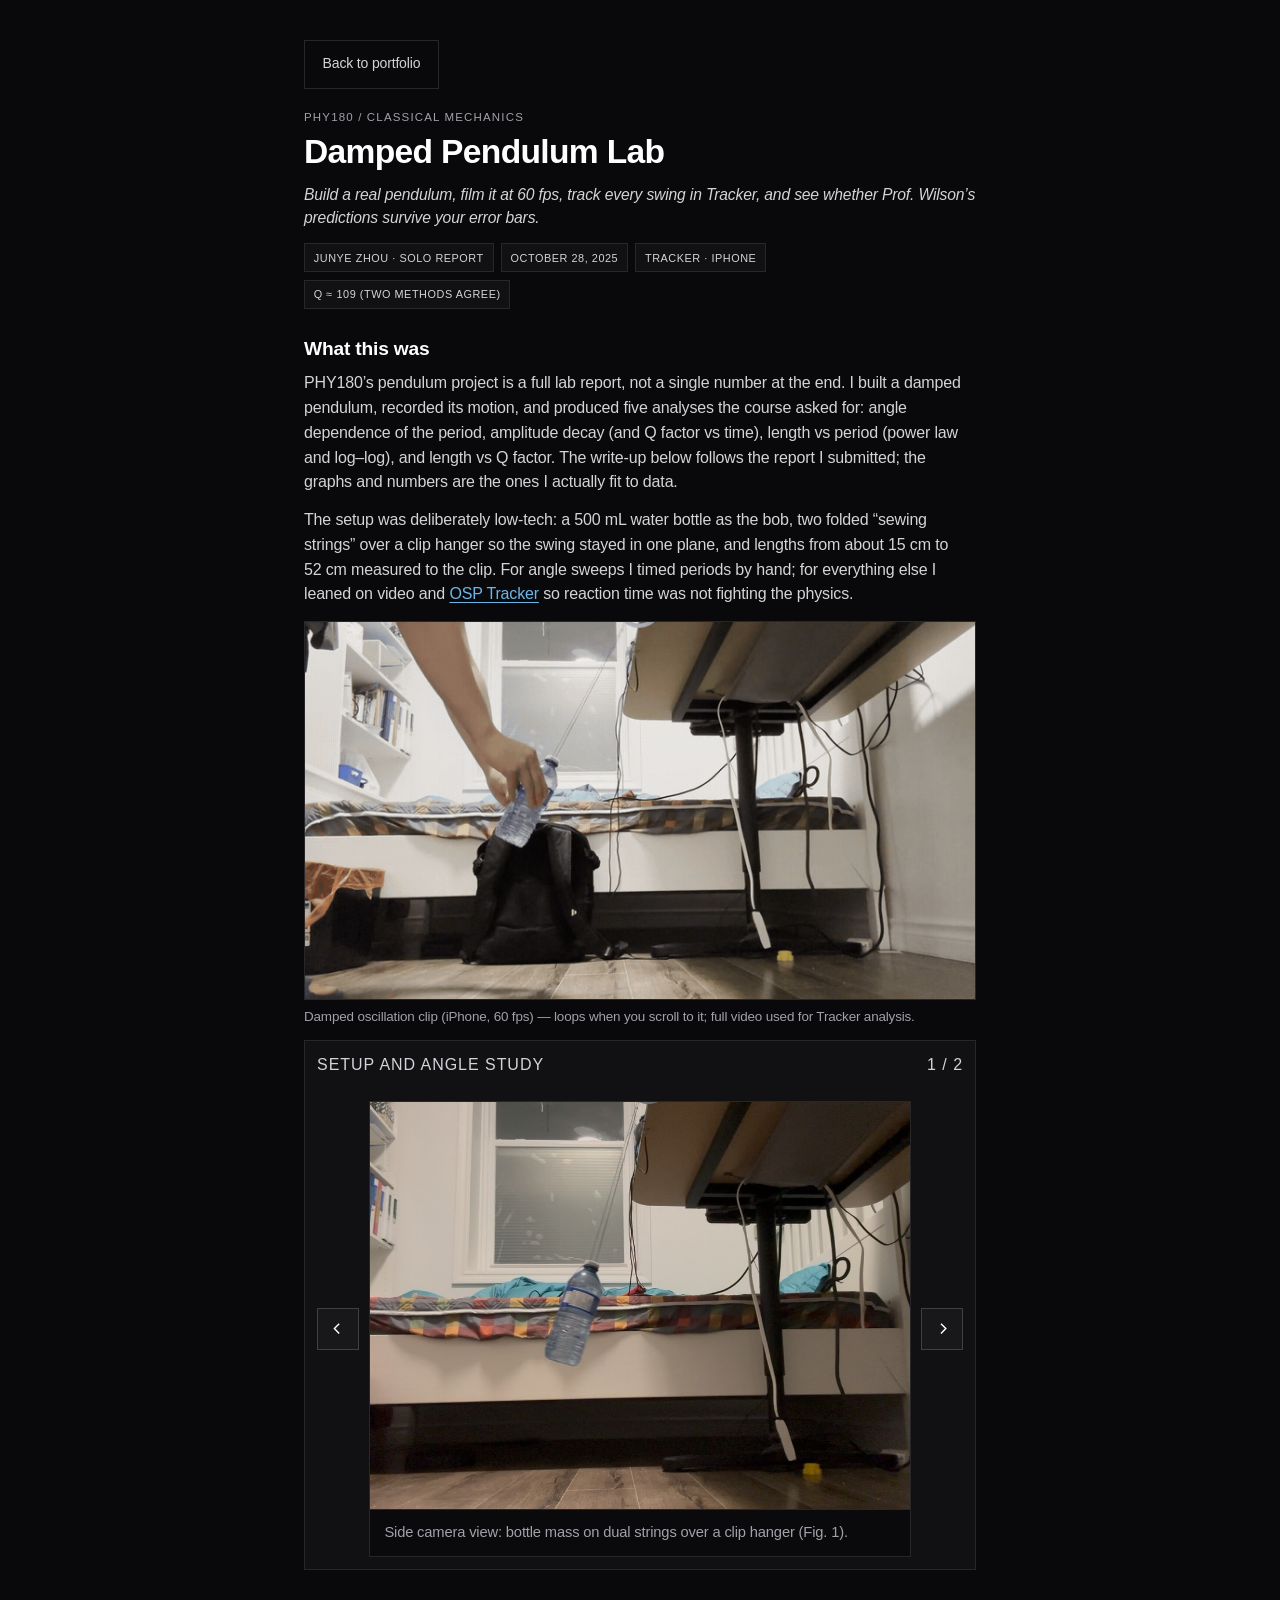
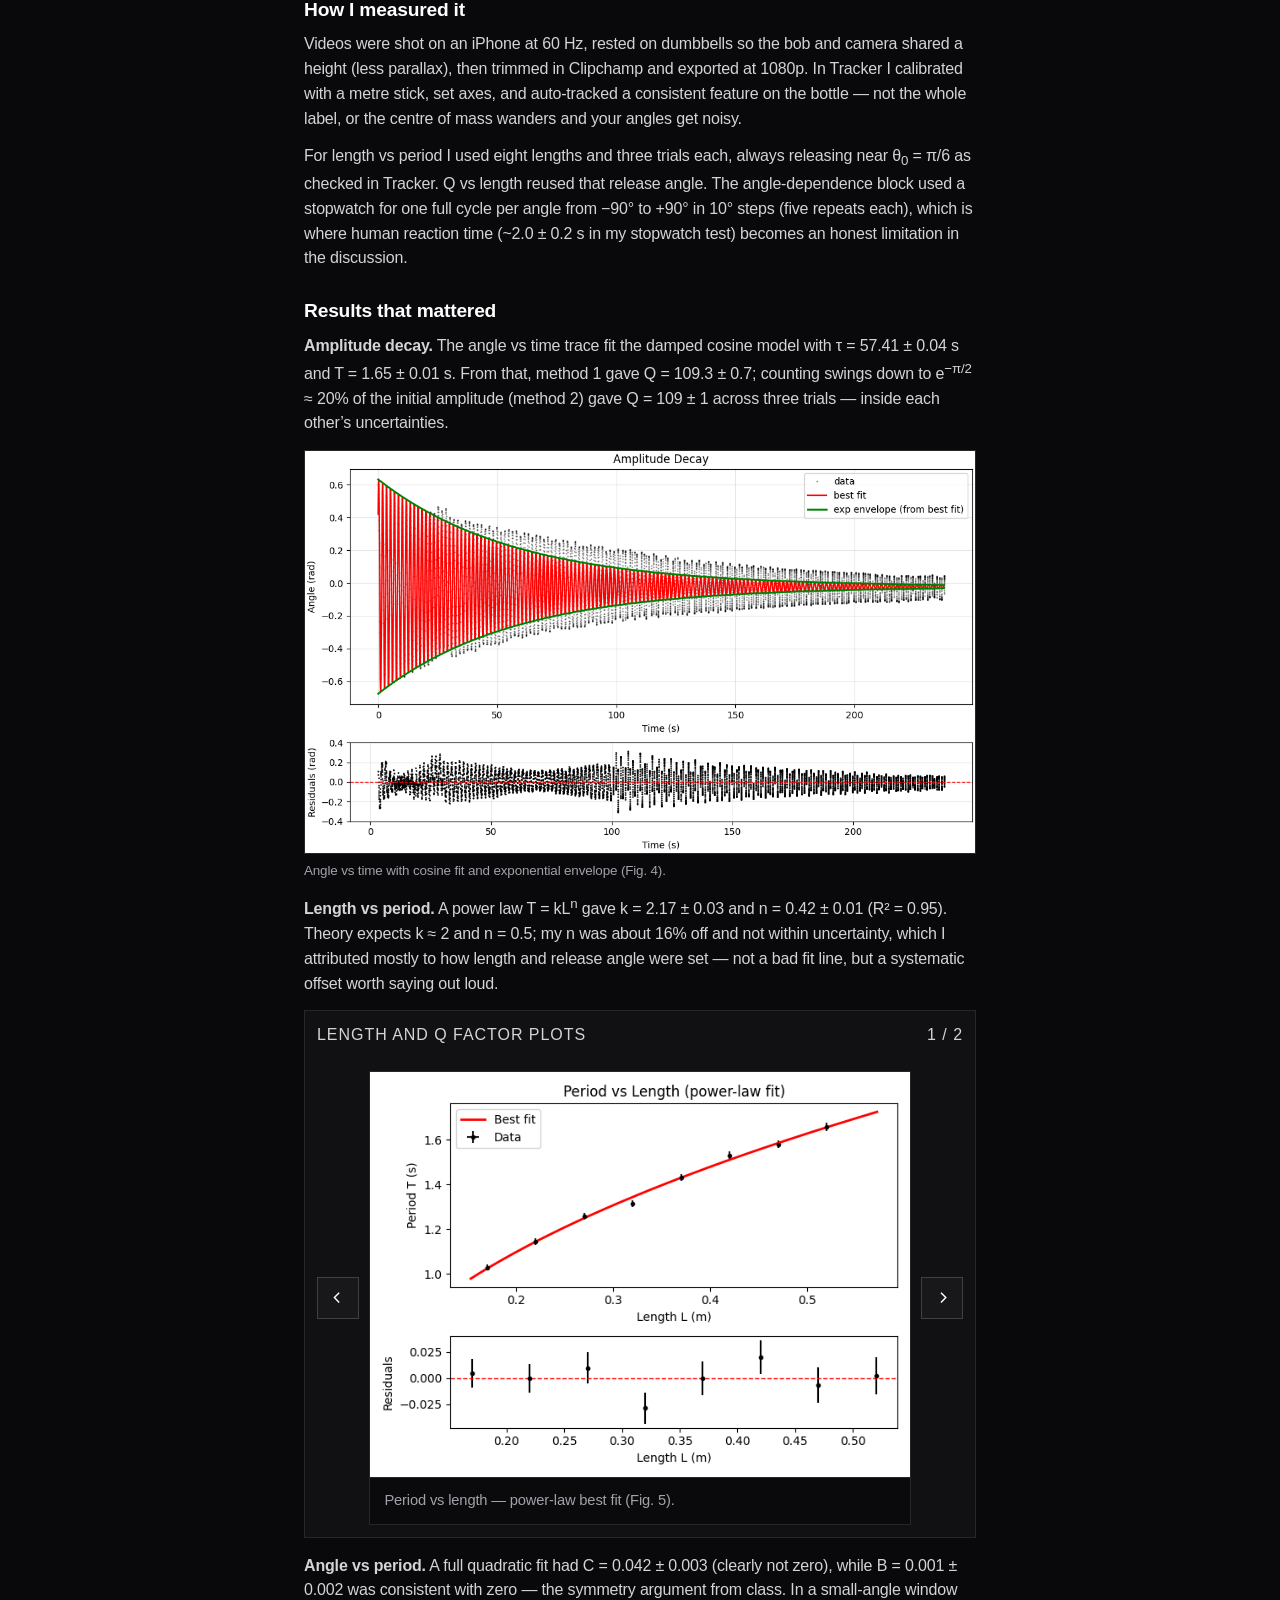
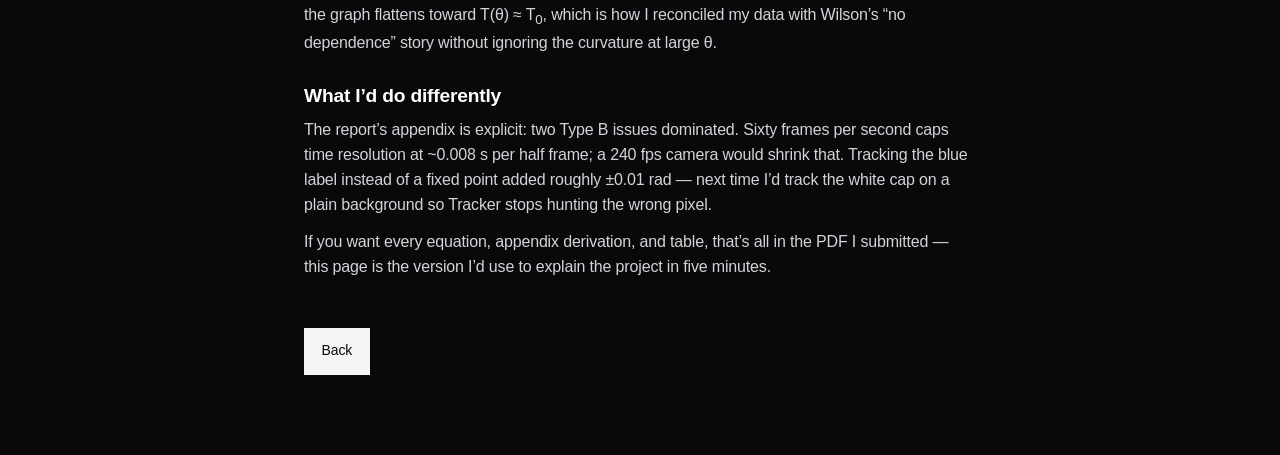
==== commit 8bb0b3d4: "Update resume and simplify Drop-In and pendulum project pages. Ship the latest resume PDF, strip PHY" ====
--- a/phy180-pendulum.html
+++ b/phy180-pendulum.html
@@ -33,7 +33,7 @@
         <div class="project-facts">
           <span class="fact-pill">Junye Zhou · solo report</span>
           <span class="fact-pill">October 28, 2025</span>
-          <span class="fact-pill">Tracker · iPhone · Python fits</span>
+          <span class="fact-pill">Tracker · iPhone</span>
           <span class="fact-pill">Q ≈ 109 (two methods agree)</span>
         </div>
       </header>
@@ -199,138 +199,6 @@
         </p>
       </section>
 
-      <section class="project-copy" id="python">
-        <h2 class="project-section-title">Python analysis</h2>
-
-        <p>
-          Tracker exports tab-separated tables (time, angle, uncertainties). I
-          kept the analysis scripts in a local
-          <code>PHY180 assets</code> folder next to those files — the same layout
-          as on
-          <a
-            href="https://github.com/MoonlitJadeRabbit/MoonlitJadeRabbit.github.io/tree/main/PHY180%20assets"
-            target="_blank"
-            rel="noreferrer"
-            >GitHub</a
-          >
-          if you want to read the full source. Below is what each script does; two
-          files overlap on ring-down fitting (noted in the table).
-        </p>
-
-        <div class="script-table-wrap">
-          <table class="script-table">
-            <thead>
-              <tr>
-                <th scope="col">Script</th>
-                <th scope="col">Report section</th>
-                <th scope="col">What it does</th>
-              </tr>
-            </thead>
-            <tbody>
-              <tr>
-                <td><code>fit_black_box.py</code></td>
-                <td>Angle vs period (Fig.&nbsp;3)</td>
-                <td>
-                  Adapted from Prof.&nbsp;Wilson’s
-                  <code>black_box_fit.py</code>: loads four-column data, fits
-                  <em>T</em>(θ) = <em>a</em> + <em>b</em>θ + <em>c</em>θ² with
-                  weighted <code>curve_fit</code>, prints parameters with
-                  uncertainties, χ², correlation matrix, and saves the fit plot.
-                </td>
-              </tr>
-              <tr>
-                <td><code>run_ringdown_with_bb.py</code></td>
-                <td>Amplitude decay / Q (Fig.&nbsp;4)</td>
-                <td>
-                  Main ring-down script. Aligns data to the first peak, fits a
-                  damped cosine, inflates parameter errors using reduced χ²,
-                  derives <em>T</em> and <em>Q</em> = πτ/<em>T</em>, and plots the
-                  red cosine plus a green envelope from the <em>same</em> fit
-                  (not a separate envelope fit).
-                </td>
-              </tr>
-              <tr>
-                <td><code>Qfactor.py</code></td>
-                <td>Same as above</td>
-                <td>
-                  <strong>Earlier duplicate.</strong> Same damped-cosine model and
-                  <code>fit_black_box</code> loader, but delegates plotting to
-                  <code>bb.plot_fit</code> instead of the custom two-panel figure.
-                  I kept <code>run_ringdown_with_bb.py</code> for the report
-                  graphics.
-                </td>
-              </tr>
-              <tr>
-                <td><code>run_length_vs_period_powerlaw.py</code></td>
-                <td>Length vs period (Fig.&nbsp;5)</td>
-                <td>
-                  Fits <em>T</em> = <em>kL<sup>n</sup></em> with errors on
-                  <em>T</em>, prints <em>k</em>, <em>n</em>, R², reduced χ², and
-                  theory reference <em>k</em> = 2π/√<em>g</em>. Produces the
-                  linear plot with residuals and a log–log view.
-                </td>
-              </tr>
-              <tr>
-                <td><code>plot_L_vs_Q.py</code></td>
-                <td>Length vs Q (Fig.&nbsp;7)</td>
-                <td>
-                  In <code>Qfactor Videos For Different Lengths/</code>. Cubic
-                  fit <em>Q</em>(<em>L</em>) = <em>a</em> + <em>bL</em> + … with
-                  optional weighting (default unweighted so a single tight d<em>Q</em>
-                  does not dominate). Reads <code>LQ_data.txt</code> built from
-                  per-length ring-down runs.
-                </td>
-              </tr>
-              <tr>
-                <td><code>print_tau.py</code></td>
-                <td>Q vs length (supporting)</td>
-                <td>
-                  Batch helper: fits each <code>ringdown_t_theta.txt</code>,
-                  prints τ only, and writes
-                  <code>ringdown_t_theta_with_cycles.txt</code> with a cycle index
-                  column for method&nbsp;2 (counting swings to
-                  e<sup>−π/2</sup> amplitude).
-                </td>
-              </tr>
-            </tbody>
-          </table>
-        </div>
-
-        <h3 class="project-subsection-title">Shared model (ring-down)</h3>
-
-        <p>
-          Every ring-down script uses the same offset plus exponentially decaying
-          cosine — the fit that produced τ = 57.41&nbsp;s and
-          <em>Q</em> ≈ 109 on the page:
-        </p>
-
-        <div class="code-snippet">
-          <pre>θ(t) = C + A · exp(−t/τ) · cos(ωt + φ)
-
-T = 2π/ω
-Q = π · τ / T</pre>
-        </div>
-
-        <p>
-          Initial guesses come from the median offset, zero-crossing period, and
-          a log-linear slope through peak amplitudes so
-          <code>scipy.optimize.curve_fit</code> converges reliably on noisy
-          Tracker exports.
-        </p>
-
-        <h3 class="project-subsection-title">Workflow</h3>
-
-        <p>
-          <strong>1.</strong> Export from Tracker → <code>*.txt</code> (four
-          columns where uncertainties exist).<br />
-          <strong>2.</strong> Run the script for that analysis block (double-click
-          on Windows opens a plot and prints fit parameters in the terminal).<br />
-          <strong>3.</strong> Paste printed values (and matplotlib figures) into
-          the lab report. ChatGPT helped adapt Wilson’s plotting boilerplate for
-          <code>fit_black_box.py</code>; the models, data, and fits are mine.
-        </p>
-      </section>
-
       <section class="project-copy" id="takeaways">
         <h2 class="project-section-title">What I’d do differently</h2>
 
@@ -344,13 +212,6 @@
         </p>
 
         <p>
-          The Python section above lists every script and which figure it fed.
-          ChatGPT helped adapt Wilson’s <code>black_box_fit.py</code> into
-          <code>fit_black_box.py</code>; the prompts and limits are in the report
-          appendix. The physics, data, and fits are mine.
-        </p>
-
-        <p>
           If you want every equation, appendix derivation, and table, that’s all
           in the PDF I submitted — this page is the version I’d use to explain the
           project in five minutes.
--- a/styles.css
+++ b/styles.css
@@ -551,9 +551,13 @@
 }
 
 .project-copy a {
-  color: var(--soft);
+  color: #6eb6e8;
   text-decoration: underline;
   text-underline-offset: 3px;
+}
+
+.project-copy a:hover {
+  color: #9fd0f5;
 }
 
 .project-section-title {
@@ -865,6 +869,16 @@
   font-size: 0.8rem;
   letter-spacing: 0.06em;
   text-transform: uppercase;
+}
+
+.fact-pill a {
+  color: #6eb6e8;
+  text-decoration: underline;
+  text-underline-offset: 3px;
+}
+
+.fact-pill a:hover {
+  color: #9fd0f5;
 }
 
 .portfolio-hero-grid {
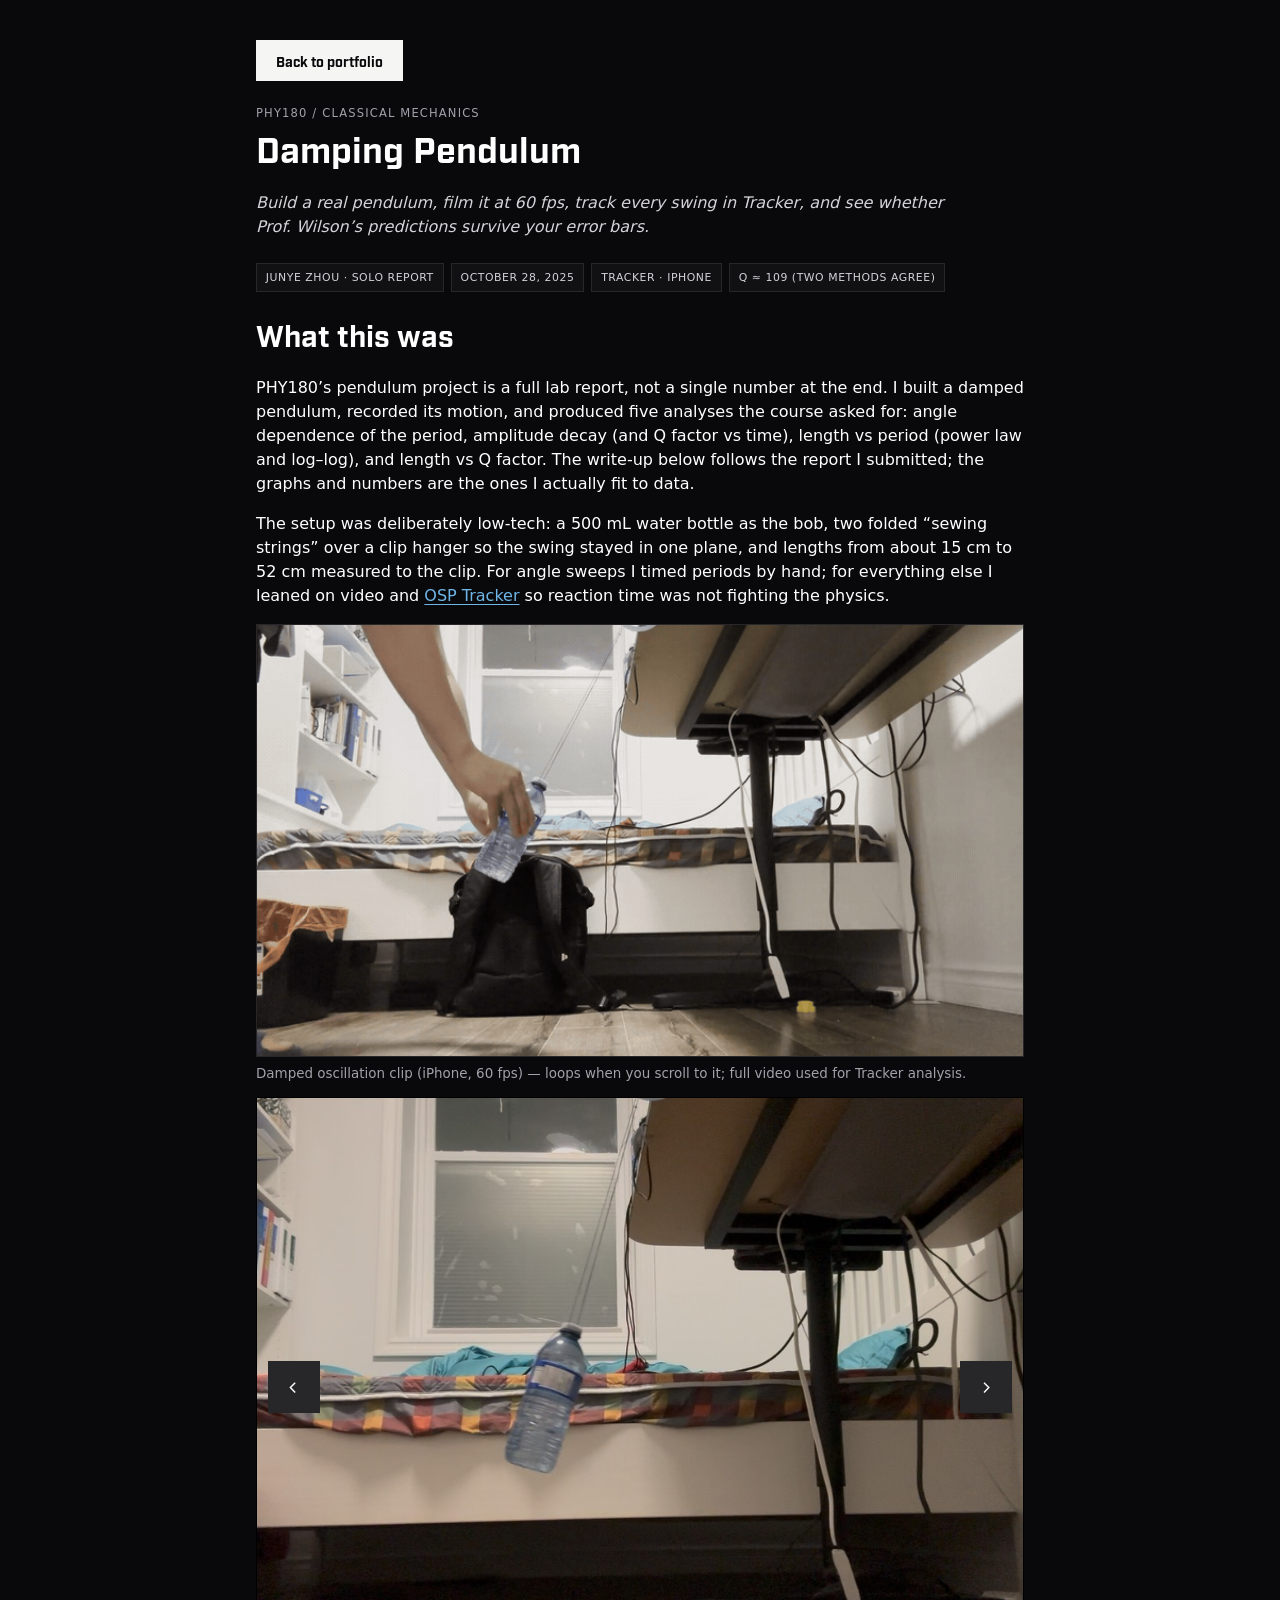
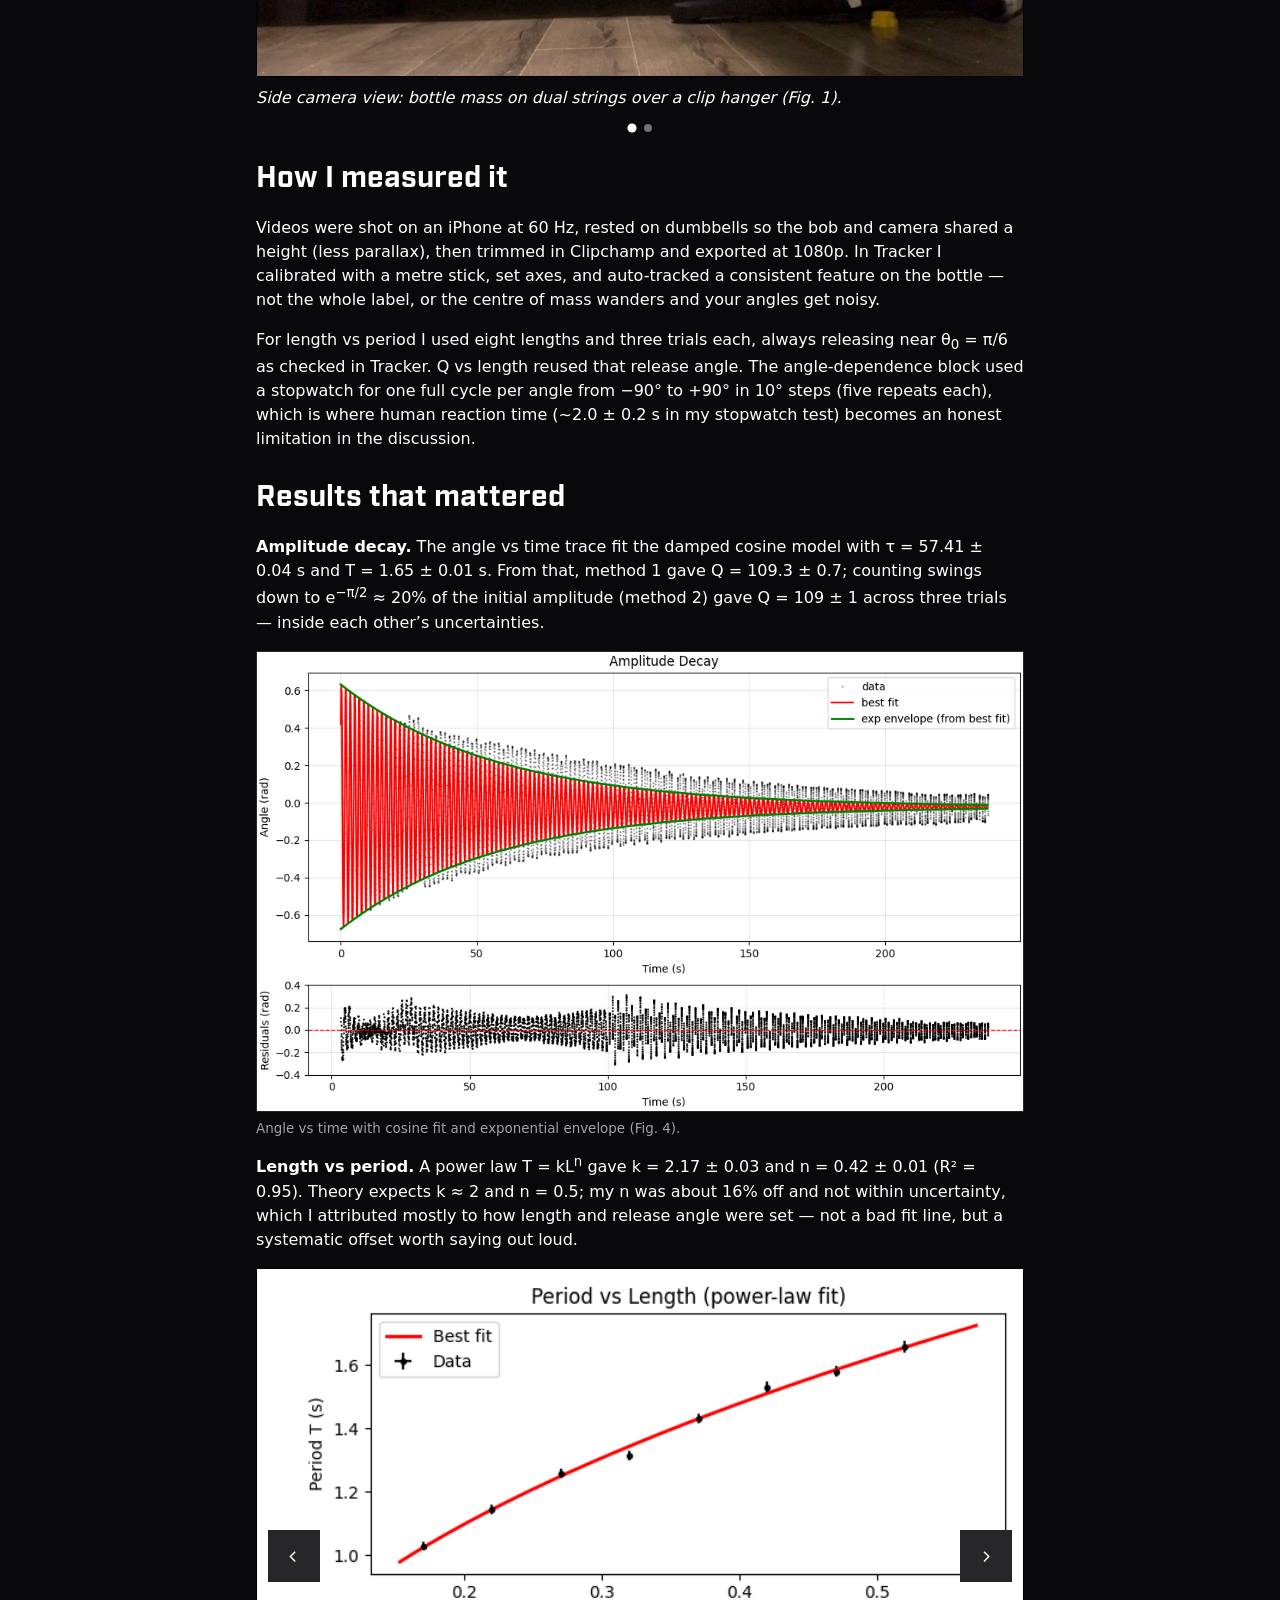
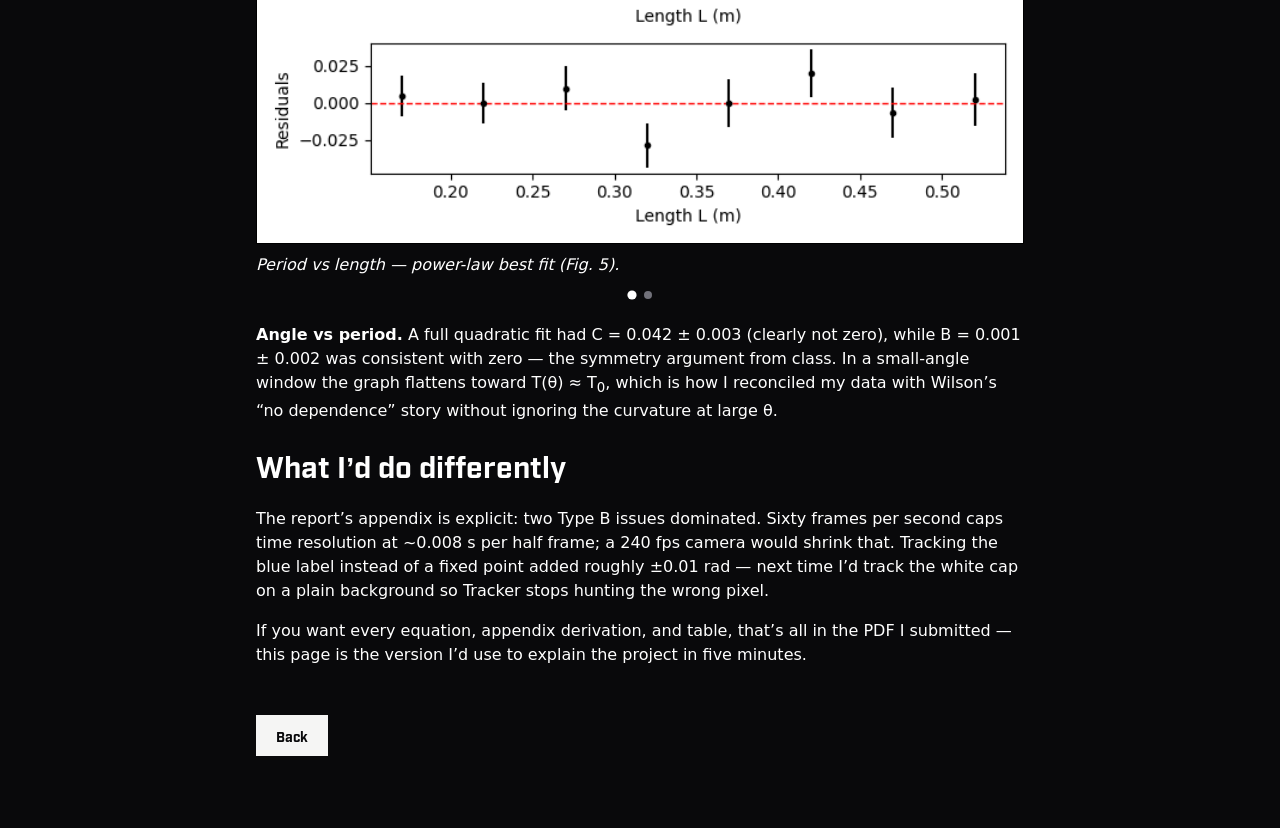
==== commit 490c306f: "Add Trench Hydro One deck page and rename portfolio project titles." ====
--- a/phy180-pendulum.html
+++ b/phy180-pendulum.html
@@ -11,7 +11,7 @@
     <link rel="icon" href="favicon-512.png" type="image/png" sizes="512x512" />
     <link rel="apple-touch-icon" href="apple-touch-icon.png" />
     <meta name="theme-color" content="#09090b" />
-    <title>PHY180 Damped Pendulum | Junye</title>
+    <title>Damping Pendulum | Junye</title>
     <link rel="stylesheet" href="styles.css" />
   </head>
   <body>
@@ -20,7 +20,7 @@
         <a class="back-link back-link-ghost" href="index.html">Back to portfolio</a>
 
         <p class="project-kicker">PHY180 / Classical Mechanics</p>
-        <h1 class="project-page-title">Damped Pendulum Lab</h1>
+        <h1 class="project-page-title">Damping Pendulum</h1>
 
         <p class="project-caption">
           <i>
--- a/styles.css
+++ b/styles.css
@@ -33,7 +33,7 @@
   margin: 0;
   background: var(--bg);
   color: var(--text);
-  font-family: Arial, Helvetica, sans-serif;
+  font-family: system-ui, -apple-system, BlinkMacSystemFont, "Segoe UI", sans-serif;
   line-height: 1.6;
 }
 
@@ -315,6 +315,10 @@
   object-fit: cover;
   object-position: center;
   filter: brightness(1.08) contrast(1.02) saturate(1.04);
+}
+
+.project-image-has-photo img.thumb-focus-mid {
+  object-position: center 42%;
 }
 
 .project-image:not(.project-image-has-photo)::before {
@@ -1062,9 +1066,9 @@
 
 .reference-gallery {
   margin: 1.5rem 0 2rem;
-  padding: 1rem;
-  border: 1px solid var(--line);
-  background: #111114;
+  padding: 0;
+  border: 0;
+  background: transparent;
 }
 
 .reference-gallery:focus-visible {
@@ -1073,11 +1077,7 @@
 }
 
 .reference-gallery-toolbar {
-  display: flex;
-  align-items: center;
-  justify-content: space-between;
-  gap: 1rem;
-  margin-bottom: 0.85rem;
+  display: none;
 }
 
 .reference-gallery-label,
@@ -1094,10 +1094,8 @@
 }
 
 .reference-gallery-frame {
-  display: grid;
-  grid-template-columns: auto 1fr auto;
-  gap: 0.65rem;
-  align-items: center;
+  position: relative;
+  display: block;
 }
 
 .reference-gallery-viewport {
@@ -1107,8 +1105,8 @@
 
 .reference-gallery-slide {
   margin: 0;
-  border: 1px solid var(--line);
-  background: #0a0a0c;
+  border: 0;
+  background: transparent;
 }
 
 .reference-gallery-slide:not(.is-active) {
@@ -1116,52 +1114,93 @@
 }
 
 .reference-gallery-media {
-  display: flex;
-  align-items: center;
-  justify-content: center;
-  min-height: 220px;
-  max-height: min(52vh, 420px);
-  padding: 1rem;
-  background: #0a0a0c;
-}
-
-.reference-gallery-media img {
   display: block;
-  width: auto;
+  min-height: 0;
+  max-height: none;
+  padding: 0;
+  background: transparent;
+}
+
+.reference-gallery-media img,
+.reference-gallery-media video {
+  display: block;
+  width: 100%;
   max-width: 100%;
   height: auto;
-  max-height: min(48vh, 380px);
+  max-height: none;
   object-fit: contain;
   cursor: zoom-in;
+  border: 1px solid #000;
+  background: #0a0a0c;
 }
 
 .reference-gallery-slide figcaption {
-  padding: 0.75rem 0.9rem;
-  border-top: 1px solid var(--line);
-  color: var(--muted);
-  font-size: 0.92rem;
-  line-height: 1.45;
+  padding: 0.55rem 0 0;
+  border: 0;
+  background: transparent;
+  color: #fff;
+  font-size: 1rem;
+  font-style: italic;
+  line-height: 1.5;
 }
 
 .reference-gallery-arrow {
+  position: absolute;
+  z-index: 2;
   display: inline-flex;
   align-items: center;
   justify-content: center;
-  width: 2.6rem;
-  height: 2.6rem;
+  width: 3.25rem;
+  height: 3.25rem;
+  padding: 0.65rem;
+  border: 0;
+  border-radius: 0;
+  appearance: none;
+  background: #27272a;
+  color: #fff;
+  cursor: pointer;
+  transform: translateY(-50%);
+  transition: background-color 180ms ease;
+}
+
+.reference-gallery-frame > [data-gallery-prev] {
+  left: 0.75rem;
+}
+
+.reference-gallery-frame > [data-gallery-next] {
+  right: 0.75rem;
+}
+
+.reference-gallery-arrow:hover {
+  background: #3f3f46;
+}
+
+.reference-gallery-dots {
+  display: flex;
+  justify-content: center;
+  align-items: center;
+  gap: 0.55rem;
+  margin-top: 0.9rem;
+}
+
+.reference-gallery-dot {
+  width: 0.5rem;
+  height: 0.5rem;
   padding: 0;
-  border: 1px solid var(--line-strong);
-  background: #18181b;
-  color: var(--text);
+  border: 0;
+  border-radius: 999px;
+  appearance: none;
+  background: #71717a;
   cursor: pointer;
-  transition:
-    background-color 180ms ease,
-    border-color 180ms ease;
-}
-
-.reference-gallery-arrow:hover {
-  background: #27272a;
-  border-color: #3f3f46;
+}
+
+.reference-gallery-dot.is-active {
+  background: #fff;
+  transform: scale(1.15);
+}
+
+.reference-gallery-dot:hover {
+  background: #d4d4d8;
 }
 
 .reference-gallery-arrow svg {
@@ -1187,26 +1226,17 @@
 }
 
 @media (max-width: 640px) {
-  .reference-gallery-frame {
-    grid-template-columns: 1fr;
-    grid-template-rows: auto auto auto;
+  .reference-gallery-arrow {
+    width: 2.5rem;
+    height: 2.5rem;
   }
 
-  .reference-gallery-arrow {
-    width: 100%;
-    min-height: 2.75rem;
+  .reference-gallery-frame > [data-gallery-prev] {
+    left: 0.4rem;
   }
 
-  .reference-gallery-viewport {
-    grid-row: 1;
-  }
-
-  .reference-gallery-frame > [data-gallery-prev] {
-    grid-row: 2;
-  }
-
   .reference-gallery-frame > [data-gallery-next] {
-    grid-row: 3;
+    right: 0.4rem;
   }
 }
 
@@ -1366,14 +1396,15 @@
 
 .table-wrap {
   margin: 1rem 0 1.2rem;
-  overflow-x: auto;
+  max-width: 100%;
+  overflow-x: hidden;
   border: 1px solid var(--line);
   background: #111114;
 }
 
 .portfolio-table {
   width: 100%;
-  min-width: 760px;
+  table-layout: fixed;
   border-collapse: collapse;
   color: var(--soft);
 }
@@ -1388,12 +1419,18 @@
 
 .portfolio-table th,
 .portfolio-table td {
-  padding: 0.85rem 0.95rem;
+  padding: 0.7rem 0.6rem;
   border-bottom: 1px solid var(--line);
   border-right: 1px solid var(--line);
   vertical-align: top;
   text-align: left;
-  font-size: 0.95rem;
+  font-size: 0.9rem;
+  overflow-wrap: break-word;
+}
+
+.portfolio-table th:first-child,
+.portfolio-table td:first-child {
+  width: 28%;
 }
 
 .portfolio-table th:last-child,
@@ -1500,14 +1537,12 @@
 
 /* Long-form writeups: narrow column, readable type (ref. vkhouri.dev) */
 .portfolio-page {
-  width: min(42rem, calc(100% - 1.5rem));
-  max-width: 42rem;
+  width: min(48rem, calc(100% - 2rem));
+  max-width: 48rem;
   padding: 1rem 0 3rem;
-  font-family: -apple-system, BlinkMacSystemFont, "Segoe UI", Roboto, Helvetica,
-    Arial, sans-serif;
+  font-family: system-ui, sans-serif;
   font-size: 1rem;
-  line-height: 1.55;
-  letter-spacing: -0.01em;
+  line-height: 1.5;
 }
 
 .portfolio-page .portfolio-hero {
@@ -1521,19 +1556,21 @@
 }
 
 .portfolio-page .project-page-title {
-  margin: 0 0 0.65rem;
-  font-family: inherit;
-  font-size: clamp(1.65rem, 4vw, 2.1rem);
-  font-weight: 600;
-  line-height: 1.2;
-  letter-spacing: -0.02em;
+  margin: 0 0 1.5rem;
+  font-family: "IndustryBlack", sans-serif;
+  font-size: 2.25rem;
+  font-weight: 800;
+  line-height: 1.1;
+  letter-spacing: 0;
+  color: #fff;
 }
 
 .portfolio-page .project-caption {
-  margin: 0 0 0.85rem;
-  font-size: 0.98rem;
+  margin: 0.75rem 0 1.5rem;
+  font-size: 1rem;
+  font-style: italic;
   line-height: 1.5;
-  color: var(--soft);
+  color: #fff;
 }
 
 .portfolio-page .project-facts {
@@ -1555,19 +1592,20 @@
 
 .portfolio-page .project-copy p,
 .portfolio-page .project-copy li {
-  margin: 0 0 0.8rem;
+  margin: 0 0 1rem;
   font-size: 1rem;
-  line-height: 1.55;
-  color: var(--soft);
+  line-height: 1.5;
+  color: #fff;
 }
 
 .portfolio-page .project-section-title {
-  margin: 1.75rem 0 0.6rem;
-  font-family: inherit;
-  font-size: 1.2rem;
-  font-weight: 600;
-  letter-spacing: -0.01em;
-  line-height: 1.3;
+  margin: 1.5rem 0 1.5rem;
+  font-family: "IndustryBlack", sans-serif;
+  font-size: 1.875rem;
+  font-weight: 800;
+  letter-spacing: 0;
+  line-height: 1.2;
+  color: #fff;
 }
 
 .portfolio-page .project-section-title a {
@@ -1583,9 +1621,10 @@
 
 .portfolio-page .project-subsection-title,
 .portfolio-page .portfolio-mini-title {
-  font-family: inherit;
-  font-size: 1.02rem;
-  font-weight: 600;
+  font-family: "IndustryBlack", sans-serif;
+  font-size: 1.35rem;
+  font-weight: 800;
+  color: #fff;
 }
 
 .portfolio-page .callout-quote {
@@ -1598,8 +1637,19 @@
 
 .portfolio-page .back-link,
 .portfolio-page .back-link-ghost {
-  font-family: inherit;
+  margin: 1.5rem 0;
+  padding: 0.625rem 1.25rem;
+  border: 0;
+  background: #f5f5f4;
+  color: #09090b;
+  font-family: "IndustryBlack", sans-serif;
   font-size: 0.875rem;
+}
+
+.portfolio-page .back-link:hover,
+.portfolio-page .back-link-ghost:hover {
+  background: #e7e5e4;
+  color: #09090b;
 }
 
 .portfolio-page .text-image-layout {
@@ -1650,33 +1700,15 @@
 }
 
 .portfolio-page .reference-gallery {
-  margin: 0.85rem 0 1rem;
-  padding: 0.75rem;
-}
-
-.portfolio-page .reference-gallery-toolbar {
-  margin-bottom: 0.65rem;
-}
-
-.portfolio-page .reference-gallery-label,
-.portfolio-page .reference-gallery-counter {
-  font-size: 0.8rem;
-}
-
-.portfolio-page .reference-gallery-hint {
-  margin: 0.5rem 0 0;
-  font-size: 0.78rem;
-}
-
-.portfolio-page .reference-gallery-media {
-  min-height: 0;
-  max-height: none;
+  margin: 0.85rem 0 1.5rem;
   padding: 0;
+  border: 0;
+  background: transparent;
 }
 
 .portfolio-page .reference-gallery-media img,
 .portfolio-page .reference-gallery-media video {
-  max-height: min(70vh, 520px);
+  max-height: none;
 }
 
 .reference-gallery-media--video {
